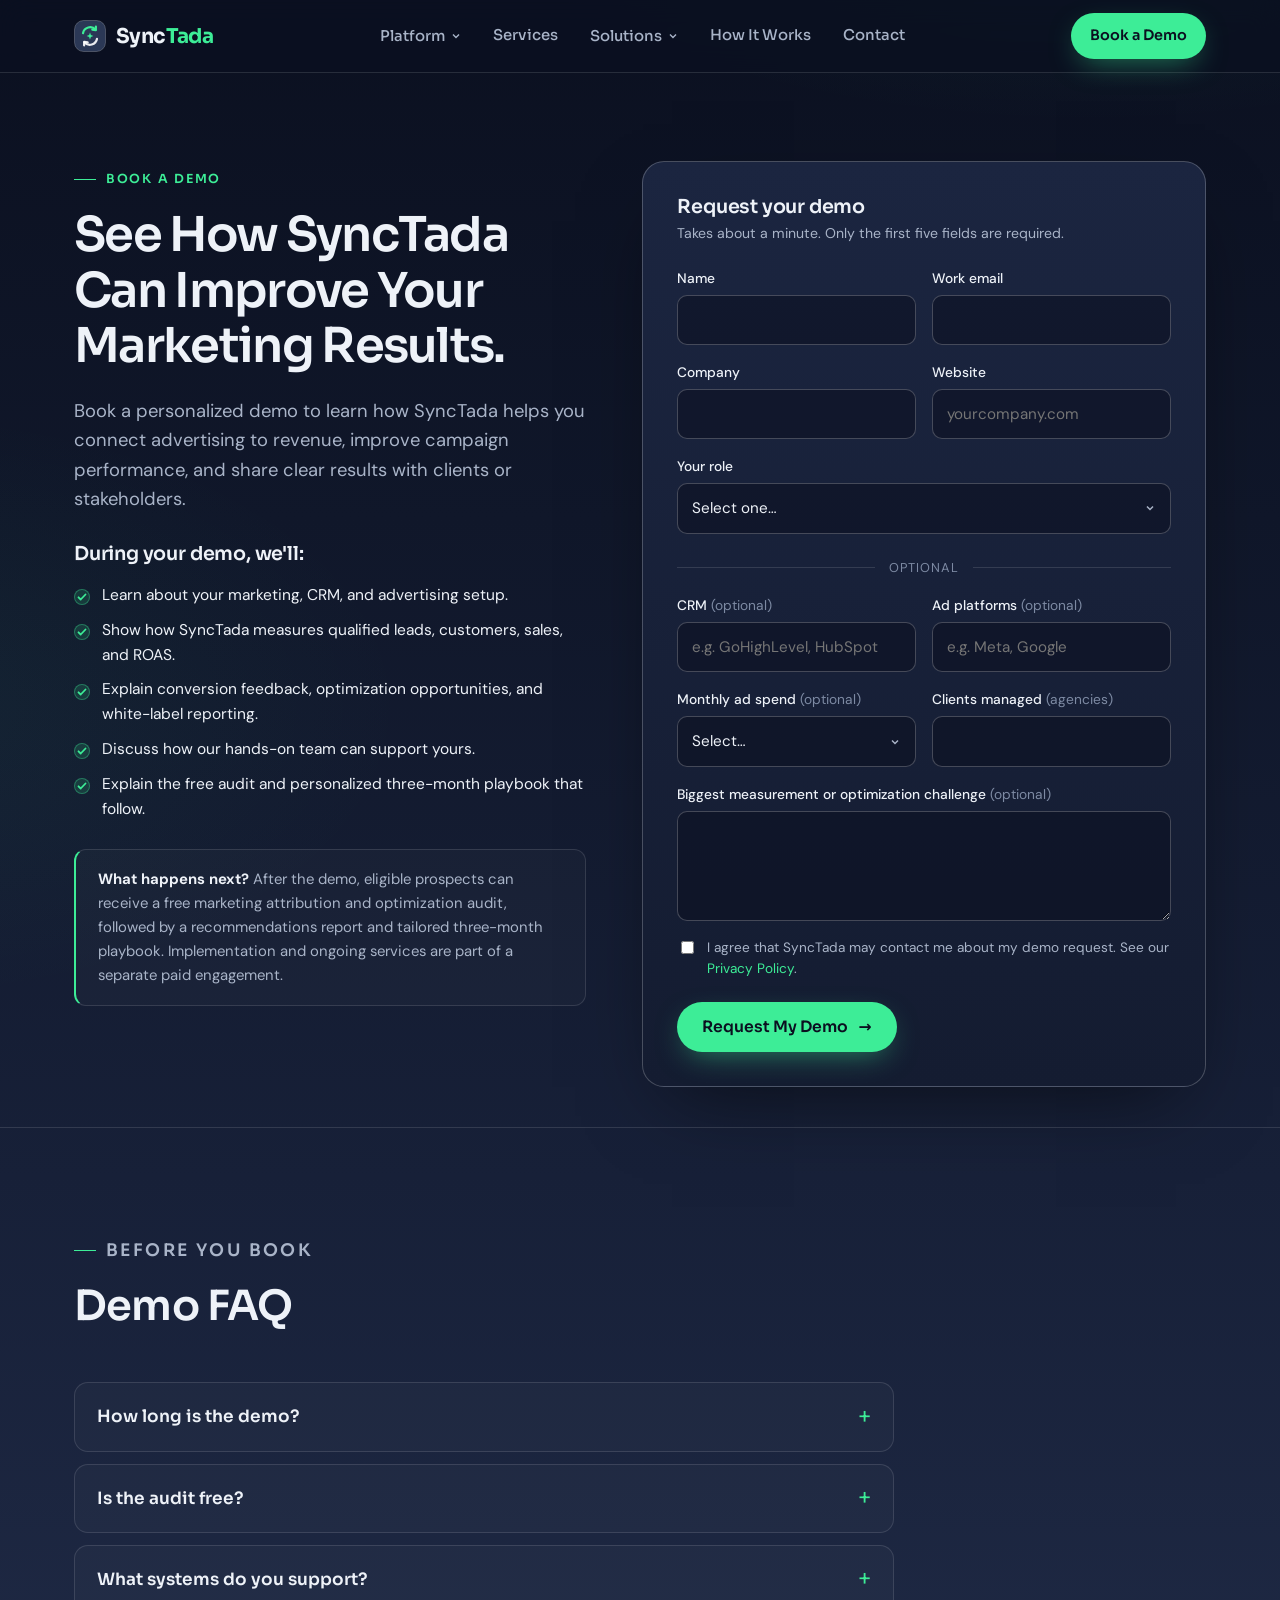
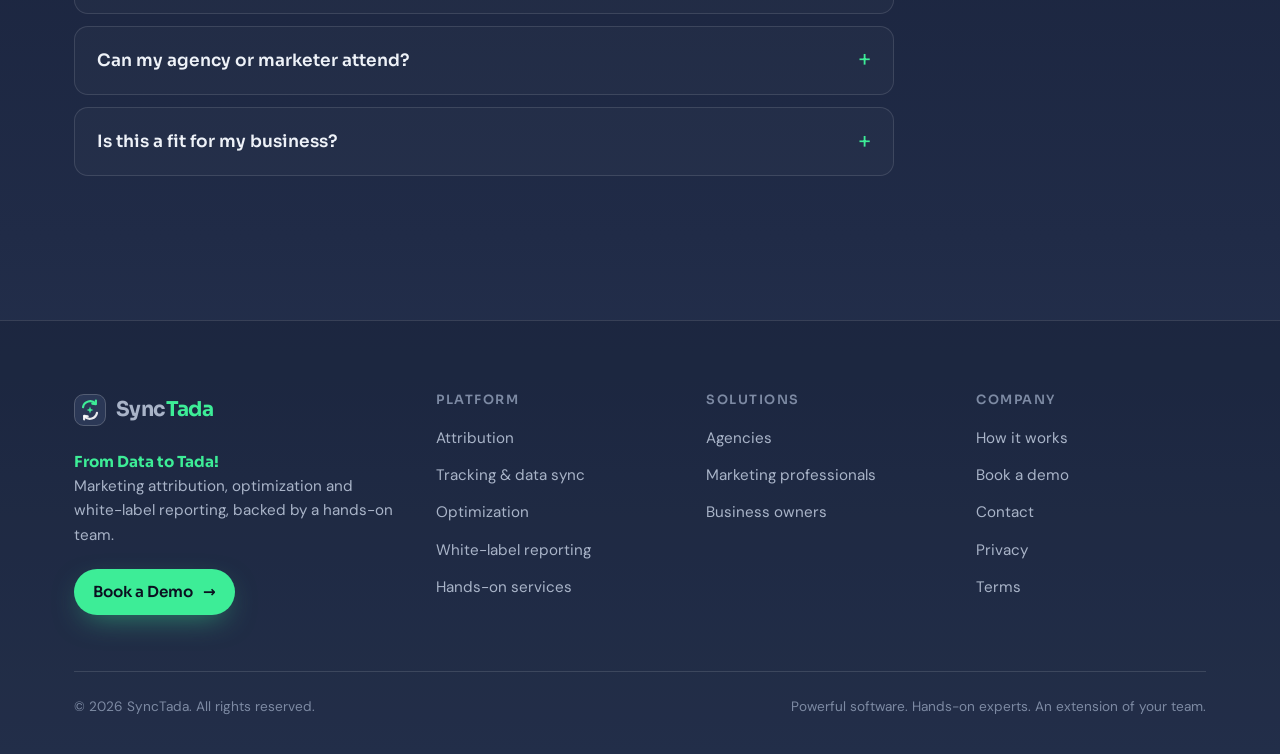
==== book-demo/index.html @ cff49d92 "Initial SyncTada marketing site Homepage, platform, services, three solutions pages, how it works, b" ====
<!DOCTYPE html>
<html lang="en" class="no-js">
<head>
  <meta charset="utf-8">
  <meta name="viewport" content="width=device-width, initial-scale=1">
  <title>Book a Demo | SyncTada</title>
  <meta name="description" content="Book a personalized SyncTada demo. Eligible prospects receive a free audit and three-month optimization playbook.">
  <link rel="canonical" href="https://synctada.com/book-demo/">
  <meta property="og:title" content="Book a Demo | SyncTada">
  <meta property="og:description" content="Book a personalized SyncTada demo. Eligible prospects receive a free audit and three-month optimization playbook.">
  <meta property="og:url" content="https://synctada.com/book-demo/">
  <meta property="og:type" content="website">
  <meta name="theme-color" content="#0B1020">
  <link rel="icon" href="/assets/img/favicon.svg" type="image/svg+xml">
  <link rel="preconnect" href="https://fonts.googleapis.com">
  <link rel="preconnect" href="https://fonts.gstatic.com" crossorigin>
  <link href="https://fonts.googleapis.com/css2?family=DM+Sans:opsz,wght@9..40,400;9..40,500;9..40,600&family=Sora:wght@500;600;700&display=swap" rel="stylesheet">
  <link rel="stylesheet" href="/assets/css/styles.css">
</head>
<body data-section="book-demo" data-page="book-demo">
  <header id="site-header" class="site-header"></header>

  <main id="main">

    <section class="page-hero" style="padding-bottom:40px">
      <div class="container" style="max-width:var(--max)">
        <div class="split" style="align-items:start;gap:56px">
          <div>
            <p class="eyebrow">Book a demo</p>
            <h1 style="font-size:clamp(2rem,4vw,3rem)">See How SyncTada Can Improve Your Marketing Results.</h1>
            <p class="lede">Book a personalized demo to learn how SyncTada helps you connect advertising to revenue, improve campaign performance, and share clear results with clients or stakeholders.</p>
            <h3 style="margin-top:28px">During your demo, we'll:</h3>
            <ul class="ticks light"><li>Learn about your marketing, CRM, and advertising setup.</li><li>Show how SyncTada measures qualified leads, customers, sales, and ROAS.</li><li>Explain conversion feedback, optimization opportunities, and white-label reporting.</li><li>Discuss how our hands-on team can support yours.</li><li>Explain the free audit and personalized three-month playbook that follow.</li></ul>
            <div class="note" style="margin-top:28px"><strong>What happens next?</strong> After the demo, eligible prospects can receive a free marketing attribution and optimization audit, followed by a recommendations report and tailored three-month playbook. Implementation and ongoing services are part of a separate paid engagement.</div>
          </div>

          <div>
            <div data-scheduler></div>
            <form class="form-card" data-st-form="demo" data-success="Thanks! We'll reach out shortly to confirm your demo time." novalidate>
              <h3 style="margin-bottom:4px">Request your demo</h3>
              <p class="muted small" style="margin-bottom:22px">Takes about a minute. Only the first five fields are required.</p>
              <div class="form-grid">
                <div class="field"><label for="d-name">Name</label><input id="d-name" name="name" autocomplete="name" required></div>
                <div class="field"><label for="d-email">Work email</label><input id="d-email" name="email" type="email" autocomplete="email" required></div>
                <div class="field"><label for="d-company">Company</label><input id="d-company" name="company" autocomplete="organization" required></div>
                <div class="field"><label for="d-website">Website</label><input id="d-website" name="website" type="text" inputmode="url" placeholder="yourcompany.com" required></div>
                <div class="field full"><label for="d-role">Your role</label>
                  <select id="d-role" name="role" required>
                    <option value="">Select one…</option><option>Agency</option><option>In-house marketer</option><option>Independent marketer</option><option>Business owner</option><option>Other</option>
                  </select></div>
                <p class="form-divider">Optional</p>
                <div class="field"><label for="d-crm">CRM <span class="opt">(optional)</span></label><input id="d-crm" name="crm" placeholder="e.g. GoHighLevel, HubSpot"></div>
                <div class="field"><label for="d-platforms">Ad platforms <span class="opt">(optional)</span></label><input id="d-platforms" name="ad_platforms" placeholder="e.g. Meta, Google"></div>
                <div class="field"><label for="d-spend">Monthly ad spend <span class="opt">(optional)</span></label>
                  <select id="d-spend" name="monthly_ad_spend"><option value="">Select…</option><option>Under $5k</option><option>$5k–$25k</option><option>$25k–$100k</option><option>$100k+</option><option>Prefer not to say</option></select></div>
                <div class="field"><label for="d-clients">Clients managed <span class="opt">(agencies)</span></label><input id="d-clients" name="clients_managed" inputmode="numeric"></div>
                <div class="field full"><label for="d-challenge">Biggest measurement or optimization challenge <span class="opt">(optional)</span></label><textarea id="d-challenge" name="challenge"></textarea></div>
                <label class="consent"><input type="checkbox" name="consent" value="yes" required> <span>I agree that SyncTada may contact me about my demo request. See our <a href="/privacy/">Privacy Policy</a>.</span></label>
                <div class="form-actions"><button class="btn btn-primary" type="submit">Request My Demo <span class="arrow" aria-hidden="true">&rarr;</span></button><span class="form-status" role="status" aria-live="polite"></span></div>
              </div>
            </form>
          </div>
        </div>
      </div>
    </section>

    <section class="section section--line">
      <div class="container">
        <div class="section-head"><p class="eyebrow">Before you book</p><h2>Demo FAQ</h2></div>
        <div class="faq"><details><summary>How long is the demo?</summary><div class="answer"><p>We'll confirm the time when we schedule. Demos are tailored to your setup, so we keep them focused on what's relevant to you.</p></div></details><details><summary>Is the audit free?</summary><div class="answer"><p>Yes. After the demo, eligible prospects receive a free attribution and optimization audit, plus a recommendations report and three-month playbook. Implementation is a separate paid engagement.</p></div></details><details><summary>What systems do you support?</summary><div class="answer"><p>We're focused on GoHighLevel and HubSpot CRMs and Meta and Google ad platforms. Tell us your stack in the form and we'll confirm what's available for you.</p></div></details><details><summary>Can my agency or marketer attend?</summary><div class="answer"><p>Absolutely. Business owners often bring their agency or marketer, and agencies sometimes bring a client. We work best as a partner to your existing team.</p></div></details><details><summary>Is this a fit for my business?</summary><div class="answer"><p>SyncTada fits best when ads generate leads, calls, or appointments, and a sales process turns some into customers. Not sure? Book the demo and we'll tell you honestly.</p></div></details></div>
      </div>
    </section>

  </main>

  <footer id="site-footer" class="site-footer"></footer>
  <script src="/assets/js/main.js"></script>
</body>
</html>
---- assets/css/styles.css ----
/* ==========================================================================
   SyncTada — From Data to Tada!
   Design system: dark navy -> lighter gradient, mint accent, thin white lines
   ========================================================================== */

:root {
  --mint: #3DED97;
  --mint-soft: rgba(61, 237, 151, 0.14);
  --mint-line: rgba(61, 237, 151, 0.35);
  --navy: #2B3856;
  --navy-2: #222D47;
  --navy-deep: #151C2E;
  --ink: #0B1020;
  --text: #EEF2F8;
  --muted: #A9B4C8;
  --faint: #7D8AA3;
  --line: rgba(255, 255, 255, 0.12);
  --line-strong: rgba(255, 255, 255, 0.22);
  --glass: rgba(255, 255, 255, 0.035);
  --glass-2: rgba(255, 255, 255, 0.06);
  --radius: 14px;
  --radius-lg: 22px;
  --max: 1180px;
  --font-head: "Sora", system-ui, sans-serif;
  --font-body: "DM Sans", system-ui, sans-serif;
  --shadow: 0 30px 80px -30px rgba(0, 0, 0, 0.6);
}

*,
*::before,
*::after { box-sizing: border-box; }

html { scroll-behavior: smooth; -webkit-text-size-adjust: 100%; }

body {
  margin: 0;
  font-family: var(--font-body);
  font-size: 17px;
  line-height: 1.6;
  color: var(--text);
  background-color: var(--ink);
  /* Dark at the top, easing to lighter navy as you scroll */
  background-image:
    radial-gradient(1200px 600px at 85% -10%, rgba(61, 237, 151, 0.10), transparent 60%),
    radial-gradient(900px 500px at -10% 30%, rgba(61, 237, 151, 0.05), transparent 60%),
    linear-gradient(180deg, #0B1020 0%, #10172A 22%, #172038 50%, #202B47 78%, #2B3856 100%);
  background-repeat: no-repeat;
  min-height: 100vh;
  -webkit-font-smoothing: antialiased;
}

img, svg { max-width: 100%; display: block; }

a { color: var(--mint); text-decoration: none; }
a:hover { text-decoration: underline; text-underline-offset: 3px; }

h1, h2, h3, h4 {
  font-family: var(--font-head);
  line-height: 1.15;
  letter-spacing: -0.02em;
  margin: 0 0 0.5em;
  font-weight: 600;
}
h1 { font-size: clamp(2.3rem, 5.2vw, 4rem); letter-spacing: -0.035em; }
h2 { font-size: clamp(1.8rem, 3.4vw, 2.6rem); }
h3 { font-size: 1.2rem; letter-spacing: -0.01em; }
p { margin: 0 0 1em; }

.mint { color: var(--mint); }
.muted { color: var(--muted); }
.small { font-size: 0.88rem; }
.center { text-align: center; }

:focus-visible { outline: 2px solid var(--mint); outline-offset: 3px; border-radius: 6px; }

.skip-link {
  position: absolute; left: -999px; top: 8px; z-index: 200;
  background: var(--mint); color: var(--ink); padding: 8px 14px; border-radius: 8px; font-weight: 600;
}
.skip-link:focus { left: 8px; }

/* ---------- Layout ---------- */
.container { width: 100%; max-width: var(--max); margin: 0 auto; padding: 0 24px; }
.section { padding: 104px 0; position: relative; }
.section--tight { padding: 72px 0; }
.section--line { border-top: 1px solid var(--line); }
.section-head { max-width: 720px; margin-bottom: 52px; }
.section-head.center { margin-left: auto; margin-right: auto; }
.section-head p { color: var(--muted); font-size: 1.08rem; }

.eyebrow {
  display: inline-flex; align-items: center; gap: 10px;
  font-family: var(--font-head);
  font-size: 0.78rem; font-weight: 600; letter-spacing: 0.14em; text-transform: uppercase;
  color: var(--mint); margin-bottom: 18px;
}
.eyebrow::before { content: ""; width: 22px; height: 1px; background: var(--mint); }
.center .eyebrow::before, .eyebrow.no-line::before { display: none; }

.grid { display: grid; gap: 22px; }
.grid-2 { grid-template-columns: repeat(2, 1fr); }
.grid-3 { grid-template-columns: repeat(3, 1fr); }
.grid-4 { grid-template-columns: repeat(4, 1fr); }
.split { display: grid; grid-template-columns: 1fr 1.1fr; gap: 64px; align-items: center; }
.split--rev > :first-child { order: 2; }
.split > *, .hero-grid > *, .grid > *, .pillar > * { min-width: 0; }

/* ---------- Buttons ---------- */
.btn {
  display: inline-flex; align-items: center; justify-content: center; gap: 10px;
  font-family: var(--font-head); font-weight: 600; font-size: 0.98rem;
  padding: 14px 24px; border-radius: 999px; border: 1px solid transparent;
  cursor: pointer; transition: transform .15s ease, background .2s ease, border-color .2s ease, box-shadow .2s ease;
  text-decoration: none !important; white-space: nowrap;
}
.btn-primary { background: var(--mint); color: var(--ink); box-shadow: 0 10px 30px -10px rgba(61, 237, 151, 0.55); }
.btn-primary:hover { transform: translateY(-1px); box-shadow: 0 14px 36px -10px rgba(61, 237, 151, 0.7); }
.btn-ghost { color: var(--text); border-color: var(--line-strong); background: transparent; }
.btn-ghost:hover { border-color: rgba(255, 255, 255, 0.5); background: var(--glass); }
.btn-sm { padding: 10px 18px; font-size: 0.9rem; }
.btn .arrow { transition: transform .2s ease; }
.btn:hover .arrow { transform: translateX(3px); }
.btn-row { display: flex; flex-wrap: wrap; gap: 14px; align-items: center; }

.text-link { font-weight: 600; font-family: var(--font-head); font-size: 0.95rem; display: inline-flex; gap: 6px; align-items: center; }

/* ---------- Header ---------- */
.site-header {
  position: sticky; top: 0; z-index: 100;
  backdrop-filter: blur(14px); -webkit-backdrop-filter: blur(14px);
  background: rgba(11, 16, 32, 0.72);
  border-bottom: 1px solid var(--line);
}
.nav { display: flex; align-items: center; justify-content: space-between; height: 72px; gap: 24px; }
.brand { display: inline-flex; align-items: center; gap: 10px; color: var(--text); text-decoration: none !important; }
.brand-mark { width: 32px; height: 32px; flex: none; }
.brand-word { font-family: var(--font-head); font-weight: 700; font-size: 1.28rem; letter-spacing: -0.03em; }
.brand-word span { color: var(--mint); }

.nav-links { display: flex; align-items: center; gap: 4px; list-style: none; margin: 0; padding: 0; }
.nav-links > li { position: relative; }
.nav-links > li > a, .nav-links > li > button {
  display: inline-flex; align-items: center; gap: 6px;
  color: var(--muted); font-family: var(--font-head); font-size: 0.93rem; font-weight: 500;
  padding: 10px 14px; border-radius: 10px; background: none; border: 0; cursor: pointer;
}
.nav-links > li > a:hover, .nav-links > li > button:hover,
.nav-links > li > a[aria-current="page"], .nav-links > li.is-active > button { color: var(--text); text-decoration: none; }
.nav-links > li > a[aria-current="page"], .nav-links > li.is-active > button { box-shadow: inset 0 -1px 0 var(--mint); border-radius: 0; }
.caret { width: 10px; height: 10px; transition: transform .2s; }

.dropdown {
  position: absolute; top: calc(100% + 8px); left: -8px; min-width: 280px;
  background: #121A2D; border: 1px solid var(--line-strong); border-radius: var(--radius);
  padding: 8px; box-shadow: var(--shadow);
  opacity: 0; visibility: hidden; transform: translateY(-4px); transition: all .18s ease;
}
.has-dropdown:hover .dropdown, .has-dropdown:focus-within .dropdown, .has-dropdown.open .dropdown { opacity: 1; visibility: visible; transform: none; }
.has-dropdown:hover .caret, .has-dropdown.open .caret { transform: rotate(180deg); }
.dropdown a { display: block; padding: 10px 12px; border-radius: 10px; color: var(--text); text-decoration: none; }
.dropdown a:hover { background: var(--glass-2); }
.dropdown a strong { display: block; font-family: var(--font-head); font-weight: 600; font-size: 0.93rem; }
.dropdown a span { display: block; color: var(--faint); font-size: 0.83rem; line-height: 1.4; }

.nav-cta { display: flex; align-items: center; gap: 10px; }
.menu-toggle { display: none; background: none; border: 1px solid var(--line-strong); color: var(--text); border-radius: 10px; width: 44px; height: 44px; cursor: pointer; }
.menu-toggle svg { margin: auto; }

/* ---------- Hero ---------- */
.hero { padding: 88px 0 96px; position: relative; overflow: hidden; }
.hero::before {
  /* faint grid */
  content: ""; position: absolute; inset: 0; pointer-events: none;
  background-image: linear-gradient(var(--line) 1px, transparent 1px), linear-gradient(90deg, var(--line) 1px, transparent 1px);
  background-size: 64px 64px; opacity: 0.35;
  mask-image: radial-gradient(ellipse at 50% 20%, #000 20%, transparent 70%);
  -webkit-mask-image: radial-gradient(ellipse at 50% 20%, #000 20%, transparent 70%);
}
.hero .container { position: relative; }
.hero-grid { display: grid; grid-template-columns: 1fr 1.05fr; gap: 56px; align-items: center; }
.hero h1 .line-mint { color: var(--mint); display: block; }
.hero-lede { font-size: 1.15rem; color: var(--muted); max-width: 560px; margin-bottom: 18px; }
.hero-diff { font-family: var(--font-head); font-weight: 600; font-size: 1rem; margin-bottom: 30px; color: var(--text); }
.hero-note { margin-top: 18px; font-size: 0.9rem; color: var(--faint); max-width: 520px; }
.hero-note strong { color: var(--muted); font-weight: 600; }

/* DATA -> TADA wordplay */
.datatada {
  display: inline-flex; gap: 3px; font-family: var(--font-head); font-weight: 700; letter-spacing: 0.02em;
  vertical-align: middle;
}
.datatada .tile {
  display: inline-grid; place-items: center; width: 1.55em; height: 1.55em; border-radius: 6px;
  border: 1px solid var(--line-strong); background: var(--glass); color: var(--text);
  transition: transform .6s cubic-bezier(.6,-0.2,.3,1.3), background .4s, color .4s, border-color .4s;
}
.datatada.is-tada .tile { background: var(--mint); color: var(--ink); border-color: var(--mint); }

.page-hero { padding: 88px 0 64px; position: relative; }
.page-hero .container { max-width: 900px; }
.page-hero p.lede { font-size: 1.15rem; color: var(--muted); max-width: 680px; }
.page-hero.center .container { text-align: center; }
.page-hero.center p.lede { margin-left: auto; margin-right: auto; }
.page-hero.center .btn-row { justify-content: center; }

/* ---------- Cards ---------- */
.card {
  background: linear-gradient(180deg, rgba(255,255,255,0.05), rgba(255,255,255,0.015));
  border: 1px solid var(--line); border-radius: var(--radius-lg); padding: 30px;
  position: relative; transition: border-color .2s, transform .2s;
}
.card:hover { border-color: var(--line-strong); }
.card h3 { margin-bottom: 10px; }
.card p { color: var(--muted); margin-bottom: 0; }
.card .icon {
  width: 46px; height: 46px; border-radius: 12px; display: grid; place-items: center;
  background: var(--mint-soft); border: 1px solid var(--mint-line); color: var(--mint); margin-bottom: 20px;
}
.card .icon svg { width: 22px; height: 22px; }
.card-link { display: block; color: inherit; text-decoration: none !important; }
.card-link:hover { transform: translateY(-2px); border-color: var(--mint-line); }
.card-link .text-link { margin-top: 18px; }

.benefit-card .kicker { font-family: var(--font-head); font-size: 1.6rem; font-weight: 700; letter-spacing: -0.03em; margin-bottom: 10px; }
.benefit-card .kicker span { color: var(--mint); }

.ticks { list-style: none; padding: 0; margin: 18px 0 0; display: grid; gap: 10px; }
.ticks li { position: relative; padding-left: 28px; color: var(--muted); font-size: 0.97rem; }
.ticks li::before {
  content: ""; position: absolute; left: 0; top: 0.42em; width: 16px; height: 16px; border-radius: 50%;
  background: var(--mint-soft) url("data:image/svg+xml,%3Csvg xmlns='http://www.w3.org/2000/svg' viewBox='0 0 16 16'%3E%3Cpath d='M4.5 8.3l2.2 2.2 4.8-5' fill='none' stroke='%233DED97' stroke-width='1.8' stroke-linecap='round' stroke-linejoin='round'/%3E%3C/svg%3E") center/16px no-repeat;
  border: 1px solid var(--mint-line);
}
.ticks.light li { color: var(--text); }

/* ---------- Mock dashboard ---------- */
.mock {
  background: linear-gradient(180deg, #19223A, #121A2D);
  border: 1px solid var(--line-strong); border-radius: 18px; box-shadow: var(--shadow);
  overflow: hidden; position: relative; font-size: 0.85rem;
}
.mock-bar { display: flex; align-items: center; gap: 8px; padding: 12px 16px; border-bottom: 1px solid var(--line); background: rgba(255,255,255,0.025); }
.mock-dot { width: 9px; height: 9px; border-radius: 50%; background: rgba(255,255,255,0.18); }
.mock-title { margin-left: 10px; color: var(--faint); font-size: 0.78rem; font-family: var(--font-head); }
.mock-tag {
  margin-left: auto; font-size: 0.68rem; letter-spacing: 0.08em; text-transform: uppercase; color: var(--faint);
  border: 1px solid var(--line); border-radius: 999px; padding: 3px 9px;
}
.mock-body { padding: 18px; display: grid; gap: 14px; }
.kpis { display: grid; grid-template-columns: repeat(3, 1fr); gap: 10px; }
.kpi { border: 1px solid var(--line); border-radius: 12px; padding: 12px 14px; background: rgba(255,255,255,0.02); }
.kpi .label { color: var(--faint); font-size: 0.72rem; text-transform: uppercase; letter-spacing: 0.06em; }
.kpi .value { font-family: var(--font-head); font-size: 1.35rem; font-weight: 600; margin-top: 2px; }
.kpi .delta { font-size: 0.75rem; color: var(--mint); }
.kpi.hl { border-color: var(--mint-line); background: rgba(61,237,151,0.06); }
.kpi.hl .value { color: var(--mint); }

.funnel { display: grid; gap: 7px; }
.funnel-row { display: grid; grid-template-columns: 130px 1fr 64px; align-items: center; gap: 12px; }
.funnel-row .f-label { color: var(--muted); font-size: 0.8rem; }
.funnel-row .f-track { height: 10px; border-radius: 99px; background: rgba(255,255,255,0.06); overflow: hidden; }
.funnel-row .f-fill { height: 100%; border-radius: 99px; background: linear-gradient(90deg, rgba(61,237,151,0.45), var(--mint)); transform-origin: left; }
.funnel-row .f-num { text-align: right; font-family: var(--font-head); font-size: 0.82rem; }

.mock-table { width: 100%; border-collapse: collapse; font-size: 0.8rem; }
.mock-table th { text-align: left; color: var(--faint); font-weight: 500; font-size: 0.7rem; text-transform: uppercase; letter-spacing: 0.06em; padding: 6px 8px; border-bottom: 1px solid var(--line); }
.mock-table td { padding: 8px; border-bottom: 1px solid rgba(255,255,255,0.05); }
.mock-table td:not(:first-child), .mock-table th:not(:first-child) { text-align: right; }
.mock-table tr:last-child td { border-bottom: 0; }
.pill { display: inline-block; font-size: 0.7rem; padding: 2px 8px; border-radius: 99px; border: 1px solid var(--line); color: var(--muted); }
.pill.good { color: var(--mint); border-color: var(--mint-line); }

.illustrative { font-size: 0.75rem; color: var(--faint); margin-top: 12px; text-align: center; }

.hero-visual { position: relative; }
.service-chip {
  position: absolute; right: -24px; top: -30px;
  display: flex; align-items: center; gap: 12px;
  background: #0F1628; border: 1px solid var(--line-strong); border-radius: 14px; padding: 12px 16px;
  box-shadow: var(--shadow); max-width: 290px; font-size: 0.85rem;
}
.service-chip .avatar {
  width: 36px; height: 36px; border-radius: 50%; flex: none; display: grid; place-items: center;
  background: linear-gradient(135deg, var(--mint), #1fb873); color: var(--ink); font-family: var(--font-head); font-weight: 700; font-size: 0.85rem;
}
.service-chip strong { display: block; font-family: var(--font-head); font-size: 0.85rem; }
.service-chip span { color: var(--faint); font-size: 0.78rem; line-height: 1.35; display: block; }

/* White-label mock */
.wl-stack { position: relative; padding: 0 0 40px 40px; }
.wl-stack .mock + .mock { position: absolute; width: 62%; right: -16px; bottom: 0; }
.wl-brand { display: flex; align-items: center; gap: 8px; font-family: var(--font-head); font-weight: 700; font-size: 0.9rem; }
.wl-logo { width: 22px; height: 22px; border-radius: 6px; background: linear-gradient(135deg, #F7B267, #F4845F); }
.report-lines { display: grid; gap: 8px; }
.report-lines i { display: block; height: 7px; border-radius: 4px; background: rgba(255,255,255,0.08); }
.report-lines i.short { width: 60%; }
.report-lines i.mid { width: 82%; }
.report-bars { display: flex; align-items: flex-end; gap: 6px; height: 64px; }
.report-bars b { flex: 1; border-radius: 4px 4px 0 0; background: rgba(61,237,151,0.5); }
.report-bars b:last-child { background: var(--mint); }

/* ---------- "Did you know" examples ---------- */
.dyk { display: grid; grid-template-columns: repeat(2, 1fr); gap: 22px; }
.dyk .card { padding: 28px 28px 26px; }
.dyk-q { font-family: var(--font-head); font-size: 1.15rem; font-weight: 600; margin-bottom: 10px; }
.dyk-tag { display: inline-block; margin-top: 16px; font-size: 0.75rem; color: var(--faint); border: 1px solid var(--line); border-radius: 99px; padding: 3px 10px; }
.dyk-viz { display: flex; align-items: center; gap: 8px; margin-bottom: 18px; flex-wrap: wrap; }
.node { font-size: 0.75rem; font-family: var(--font-head); padding: 5px 10px; border-radius: 8px; border: 1px solid var(--line-strong); color: var(--text); background: rgba(255,255,255,0.03); }
.node.on { border-color: var(--mint-line); color: var(--mint); background: var(--mint-soft); }
.node.off { opacity: 0.45; text-decoration: line-through; }
.link-arrow { color: var(--faint); font-size: 0.8rem; }

/* ---------- Team / services ---------- */
.team-panel {
  border: 1px solid var(--line-strong); border-radius: var(--radius-lg);
  background:
    radial-gradient(600px 300px at 100% 0%, rgba(61,237,151,0.12), transparent 60%),
    linear-gradient(180deg, rgba(255,255,255,0.05), rgba(255,255,255,0.01));
  padding: 56px;
}
.quote-line { font-family: var(--font-head); font-size: clamp(1.3rem, 2.4vw, 1.75rem); font-weight: 600; letter-spacing: -0.02em; line-height: 1.3; }
.quote-line span { color: var(--mint); }

.workflow { display: grid; gap: 12px; }
.wf-item { display: grid; grid-template-columns: 40px 1fr; gap: 14px; align-items: start; padding: 16px 18px; border: 1px solid var(--line); border-radius: 14px; background: rgba(11,16,32,0.35); }
.wf-item .num { width: 40px; height: 40px; border-radius: 10px; display: grid; place-items: center; border: 1px solid var(--mint-line); color: var(--mint); font-family: var(--font-head); font-weight: 600; font-size: 0.9rem; }
.wf-item strong { font-family: var(--font-head); display: block; font-size: 1rem; }
.wf-item span { color: var(--muted); font-size: 0.92rem; }

/* ---------- Process steps ---------- */
.steps { display: grid; grid-template-columns: repeat(4, 1fr); gap: 0; counter-reset: step; position: relative; }
.step { position: relative; padding: 0 22px 0 0; }
.step::before {
  counter-increment: step; content: counter(step, decimal-leading-zero);
  display: grid; place-items: center; width: 52px; height: 52px; border-radius: 50%;
  border: 1px solid var(--mint-line); background: #10182B; color: var(--mint);
  font-family: var(--font-head); font-weight: 600; margin-bottom: 22px; position: relative; z-index: 1;
}
.step::after { content: ""; position: absolute; top: 26px; left: 52px; right: 0; height: 1px; background: linear-gradient(90deg, var(--mint-line), var(--line)); }
.step:last-child::after { display: none; }
.step h3 { font-size: 1.08rem; }
.step p { color: var(--muted); font-size: 0.95rem; margin: 0; }
.step .free { display: inline-block; margin-left: 6px; font-size: 0.68rem; letter-spacing: 0.08em; text-transform: uppercase; color: var(--ink); background: var(--mint); padding: 2px 7px; border-radius: 99px; vertical-align: middle; }

/* Timeline (how it works) */
.timeline { position: relative; display: grid; gap: 28px; }
.timeline::before { content: ""; position: absolute; left: 25px; top: 10px; bottom: 10px; width: 1px; background: linear-gradient(180deg, var(--mint), var(--line)); }
.tl-item { display: grid; grid-template-columns: 52px 1fr; gap: 26px; position: relative; }
.tl-dot { width: 52px; height: 52px; border-radius: 50%; background: #10182B; border: 1px solid var(--mint-line); display: grid; place-items: center; color: var(--mint); font-family: var(--font-head); font-weight: 600; z-index: 1; }
.tl-item .card { padding: 30px 32px; }
.tl-meta { font-size: 0.75rem; letter-spacing: 0.12em; text-transform: uppercase; color: var(--mint); font-family: var(--font-head); font-weight: 600; margin-bottom: 8px; }

.months { display: grid; grid-template-columns: repeat(3, 1fr); gap: 22px; }
.month { border: 1px solid var(--line); border-radius: var(--radius-lg); padding: 30px; background: linear-gradient(180deg, rgba(255,255,255,0.05), rgba(255,255,255,0.01)); display: flex; flex-direction: column; }
.month .m-num { font-family: var(--font-head); font-size: 0.78rem; letter-spacing: 0.14em; text-transform: uppercase; color: var(--faint); }
.month .m-title { font-family: var(--font-head); font-size: 1.45rem; font-weight: 700; letter-spacing: -0.02em; margin: 6px 0 4px; }
.month .m-obj { color: var(--muted); font-size: 0.95rem; margin-bottom: 4px; }
.month .ticks li { font-size: 0.92rem; }
.month .deliverable { margin-top: auto; padding-top: 18px; border-top: 1px solid var(--line); font-size: 0.88rem; color: var(--muted); }
.month .deliverable strong { color: var(--text); font-family: var(--font-head); font-weight: 600; display: block; font-size: 0.78rem; letter-spacing: 0.08em; text-transform: uppercase; margin-bottom: 4px; }
.month.m1 { border-top: 2px solid rgba(61,237,151,0.45); }
.month.m2 { border-top: 2px solid rgba(61,237,151,0.7); }
.month.m3 { border-top: 2px solid var(--mint); }
.month .ticks { margin-bottom: 20px; }

/* ---------- Diagram (conversion feedback) ---------- */
.flow { display: grid; grid-template-columns: 1fr auto 1fr auto 1fr; align-items: center; gap: 14px; }
.flow-box { border: 1px solid var(--line-strong); border-radius: 16px; padding: 22px; background: rgba(11,16,32,0.4); text-align: center; }
.flow-box.mint { border-color: var(--mint-line); background: rgba(61,237,151,0.06); }
.flow-box strong { display: block; font-family: var(--font-head); font-size: 1.02rem; margin-bottom: 6px; color: var(--text); }
.flow-box span { color: var(--muted); font-size: 0.86rem; display: block; line-height: 1.45; }
.flow-arrow { color: var(--mint); font-size: 1.4rem; text-align: center; line-height: 1; }
.flow-arrow small { display: block; font-size: 0.68rem; color: var(--faint); letter-spacing: 0.06em; text-transform: uppercase; margin-top: 6px; }
.flow-return { margin-top: 16px; text-align: center; font-size: 0.9rem; color: var(--muted); border: 1px dashed var(--mint-line); border-radius: 12px; padding: 12px 16px; }
.flow-return b { color: var(--mint); font-weight: 600; }

/* ---------- Pillars ---------- */
.pillar { display: grid; grid-template-columns: 1fr 1fr; gap: 56px; align-items: center; padding: 64px 0; border-top: 1px solid var(--line); }
.pillar:first-of-type { border-top: 0; }
.pillar-num { font-family: var(--font-head); font-size: 0.8rem; color: var(--mint); letter-spacing: 0.12em; text-transform: uppercase; margin-bottom: 10px; font-weight: 600; }
.pillar p.muted { font-size: 1.04rem; }

/* ---------- Responsibilities table ---------- */
.resp { width: 100%; border-collapse: separate; border-spacing: 0; border: 1px solid var(--line); border-radius: var(--radius-lg); overflow: hidden; font-size: 0.95rem; }
.resp th, .resp td { padding: 16px 20px; text-align: left; border-bottom: 1px solid var(--line); vertical-align: top; }
.resp thead th { font-family: var(--font-head); font-weight: 600; background: rgba(255,255,255,0.04); font-size: 0.85rem; letter-spacing: 0.04em; }
.resp tbody tr:last-child td { border-bottom: 0; }
.resp td:first-child { font-weight: 500; color: var(--text); }
.resp td { color: var(--muted); }
.resp .who { display: inline-block; font-size: 0.78rem; padding: 3px 10px; border-radius: 99px; border: 1px solid var(--line); white-space: nowrap; }
.resp .who.st { color: var(--mint); border-color: var(--mint-line); background: var(--mint-soft); }
.resp .who.sh { color: var(--text); border-color: var(--line-strong); }
.table-wrap { overflow-x: auto; }

/* ---------- Callout / note ---------- */
.note {
  border: 1px solid var(--line); border-left: 2px solid var(--mint); border-radius: 12px;
  padding: 18px 22px; background: rgba(255,255,255,0.025); color: var(--muted); font-size: 0.93rem;
}
.note strong { color: var(--text); }

/* ---------- FAQ ---------- */
.faq { display: grid; gap: 12px; max-width: 820px; }
.faq.center { margin: 0 auto; }
.faq details { border: 1px solid var(--line); border-radius: 14px; background: rgba(255,255,255,0.025); transition: border-color .2s; }
.faq details[open] { border-color: var(--line-strong); }
.faq summary { list-style: none; cursor: pointer; padding: 20px 56px 20px 22px; font-family: var(--font-head); font-weight: 600; position: relative; }
.faq summary::-webkit-details-marker { display: none; }
.faq summary::after { content: "+"; position: absolute; right: 22px; top: 50%; transform: translateY(-50%); color: var(--mint); font-size: 1.4rem; font-weight: 400; transition: transform .2s; }
.faq details[open] summary::after { transform: translateY(-50%) rotate(45deg); }
.faq .answer { padding: 0 22px 20px; color: var(--muted); }
.faq .answer p:last-child { margin-bottom: 0; }

/* ---------- CTA band ---------- */
.cta-band {
  position: relative; overflow: hidden; text-align: center;
  border: 1px solid var(--mint-line); border-radius: 28px; padding: 72px 32px;
  background:
    radial-gradient(700px 300px at 50% 0%, rgba(61,237,151,0.18), transparent 70%),
    linear-gradient(180deg, #2F3D5E, #253150);
}
.cta-band h2 { max-width: 760px; margin-left: auto; margin-right: auto; }
.cta-band p { color: var(--muted); max-width: 600px; margin: 0 auto 28px; font-size: 1.08rem; }
.cta-band .btn-row { justify-content: center; }
.cta-band .fine { margin-top: 18px; font-size: 0.86rem; color: var(--faint); margin-bottom: 0; }

/* ---------- Forms ---------- */
.form-card { border: 1px solid var(--line-strong); border-radius: var(--radius-lg); padding: 34px; background: linear-gradient(180deg, #1B2540, #141C31); box-shadow: var(--shadow); }
.form-grid { display: grid; grid-template-columns: 1fr 1fr; gap: 16px; }
.field { display: grid; gap: 6px; }
.field.full { grid-column: 1 / -1; }
.field label { font-size: 0.86rem; font-weight: 500; color: var(--text); }
.field label .opt { color: var(--faint); font-weight: 400; }
.field input, .field select, .field textarea {
  width: 100%; font: inherit; font-size: 0.95rem; color: var(--text);
  background: rgba(11,16,32,0.55); border: 1px solid var(--line-strong); border-radius: 10px; padding: 12px 14px;
  transition: border-color .2s, box-shadow .2s;
}
.field select { appearance: none; -webkit-appearance: none; background-image: url("data:image/svg+xml,%3Csvg xmlns='http://www.w3.org/2000/svg' viewBox='0 0 12 12'%3E%3Cpath d='M3 4.5l3 3 3-3' fill='none' stroke='%23A9B4C8' stroke-width='1.5'/%3E%3C/svg%3E"); background-repeat: no-repeat; background-position: right 14px center; background-size: 12px; padding-right: 36px; }
.field select option { background: #141C31; }
.field textarea { min-height: 110px; resize: vertical; }
.field input:focus, .field select:focus, .field textarea:focus { outline: none; border-color: var(--mint); box-shadow: 0 0 0 3px var(--mint-soft); }
.form-divider { grid-column: 1 / -1; display: flex; align-items: center; gap: 14px; color: var(--faint); font-size: 0.8rem; letter-spacing: 0.08em; text-transform: uppercase; margin: 8px 0 0; }
.form-divider::before, .form-divider::after { content: ""; flex: 1; height: 1px; background: var(--line); }
.consent { grid-column: 1 / -1; display: flex; gap: 10px; align-items: flex-start; font-size: 0.85rem; color: var(--muted); }
.consent input { margin-top: 4px; accent-color: var(--mint); }
.form-actions { grid-column: 1 / -1; display: flex; flex-wrap: wrap; align-items: center; gap: 14px; margin-top: 6px; }
.form-status { font-size: 0.9rem; color: var(--mint); }
.form-status.error { color: #FF8A8A; }

.scheduler {
  border: 1px dashed var(--mint-line); border-radius: var(--radius-lg); min-height: 280px;
  display: grid; place-items: center; text-align: center; padding: 32px; background: rgba(61,237,151,0.03); color: var(--muted);
}
.scheduler strong { color: var(--text); font-family: var(--font-head); display: block; margin-bottom: 6px; }

/* ---------- Prose (legal) ---------- */
.prose { max-width: 760px; }
.prose h2 { font-size: 1.4rem; margin-top: 2em; }
.prose p, .prose li { color: var(--muted); }
.prose ul { padding-left: 1.2em; }

/* ---------- Footer ---------- */
.site-footer { border-top: 1px solid var(--line); padding: 72px 0 36px; background: rgba(11,16,32,0.25); margin-top: 40px; }
.footer-grid { display: grid; grid-template-columns: 1.4fr repeat(3, 1fr); gap: 40px; }
.footer-grid h4 { font-size: 0.8rem; letter-spacing: 0.12em; text-transform: uppercase; color: var(--faint); font-weight: 600; margin-bottom: 16px; }
.footer-grid ul { list-style: none; padding: 0; margin: 0; display: grid; gap: 10px; }
.footer-grid a { color: var(--muted); font-size: 0.95rem; }
.footer-grid a:hover { color: var(--text); }
.footer-grid a.btn-primary, .footer-grid a.btn-primary:hover { color: var(--ink); }
.footer-tag { color: var(--muted); margin: 16px 0 22px; max-width: 320px; font-size: 0.95rem; }
.footer-tag strong { color: var(--mint); font-family: var(--font-head); }
.footer-bottom { margin-top: 56px; padding-top: 24px; border-top: 1px solid var(--line); display: flex; justify-content: space-between; flex-wrap: wrap; gap: 12px; color: var(--faint); font-size: 0.85rem; }
.footer-bottom a { color: var(--faint); }

/* Mobile sticky CTA */
.mobile-cta { display: none; }

/* ---------- Reveal on scroll ---------- */
.reveal { opacity: 0; transform: translateY(16px); transition: opacity .7s ease, transform .7s ease; }
.reveal.in { opacity: 1; transform: none; }
.no-js .reveal { opacity: 1; transform: none; }

@media (prefers-reduced-motion: reduce) {
  html { scroll-behavior: auto; }
  .reveal { opacity: 1; transform: none; transition: none; }
  .datatada .tile { transition: none; }
}

/* ---------- Responsive ---------- */
@media (max-width: 1080px) {
  .nav-links > li > a, .nav-links > li > button { padding: 10px 10px; }
  .hero-grid, .split, .pillar { grid-template-columns: 1fr; gap: 48px; }
  .split--rev > :first-child { order: 0; }
  .grid-4 { grid-template-columns: repeat(2, 1fr); }
  .steps { grid-template-columns: repeat(2, 1fr); row-gap: 40px; }
  .step:nth-child(2)::after { display: none; }
  .months { grid-template-columns: 1fr; }
  .service-chip { right: 12px; }
  .wl-stack { padding-left: 0; }
}

@media (max-width: 920px) {
  .menu-toggle { display: grid; }
  .nav-links, .nav-cta .btn-ghost { display: none; }
  .site-header.menu-open .nav-links {
    display: flex; flex-direction: column; align-items: stretch; gap: 0;
    position: absolute; top: 72px; left: 0; right: 0;
    background: #0E1527; border-bottom: 1px solid var(--line); padding: 10px 16px 20px;
    max-height: calc(100vh - 72px); overflow-y: auto;
  }
  .site-header.menu-open .nav-links > li > a, .site-header.menu-open .nav-links > li > button { width: 100%; justify-content: space-between; padding: 14px 8px; font-size: 1rem; border-bottom: 1px solid var(--line); border-radius: 0; box-shadow: none; }
  .dropdown { position: static; opacity: 1; visibility: visible; transform: none; display: none; box-shadow: none; border: 0; background: transparent; padding: 4px 0 8px 8px; min-width: 0; }
  .has-dropdown.open .dropdown { display: block; }
  .has-dropdown:hover .dropdown { display: none; }
  .has-dropdown.open:hover .dropdown { display: block; }
  .grid-3, .dyk, .footer-grid { grid-template-columns: 1fr 1fr; }
  .flow { grid-template-columns: 1fr; }
  .flow-arrow { transform: rotate(90deg); }
  .flow-arrow small { transform: rotate(-90deg); }
}

@media (max-width: 640px) {
  body { font-size: 16px; }
  .section { padding: 76px 0; }
  .container { padding: 0 20px; }
  .hero { padding: 56px 0 72px; }
  .grid-2, .grid-3, .grid-4, .dyk, .footer-grid, .form-grid { grid-template-columns: 1fr; }
  .steps { grid-template-columns: 1fr; }
  .step::after { display: none; }
  .kpi { padding: 10px; }
  .kpi .value { font-size: 1.05rem; }
  .kpi .label { font-size: 0.62rem; }
  .mock-body { padding: 14px; }
  .mock-table .hide-sm { display: none; }
  .funnel-row { grid-template-columns: 96px 1fr 48px; gap: 8px; }
  .team-panel { padding: 32px 22px; }
  .card { padding: 24px; }
  .cta-band { padding: 52px 22px; border-radius: 22px; }
  .form-card { padding: 24px 20px; }
  .service-chip { position: relative; right: auto; top: auto; margin-top: 14px; max-width: none; }
  .wl-stack { padding-bottom: 0; }
  .wl-stack .mock + .mock { position: relative; width: 100%; right: 0; margin-top: 14px; }
  .nav-cta .btn-primary { display: none; }
  .mobile-cta {
    display: block; position: fixed; left: 12px; right: 12px; bottom: 12px; z-index: 90;
    transform: translateY(120%); transition: transform .3s ease;
  }
  .mobile-cta.show { transform: none; }
  .mobile-cta .btn { width: 100%; box-shadow: 0 12px 30px -8px rgba(0,0,0,0.6); }
  .site-footer { padding-bottom: 96px; }
  .tl-item { grid-template-columns: 40px 1fr; gap: 16px; }
  .tl-dot { width: 40px; height: 40px; font-size: 0.85rem; }
  .timeline::before { left: 19px; }
  .resp th, .resp td { padding: 12px 14px; }
}
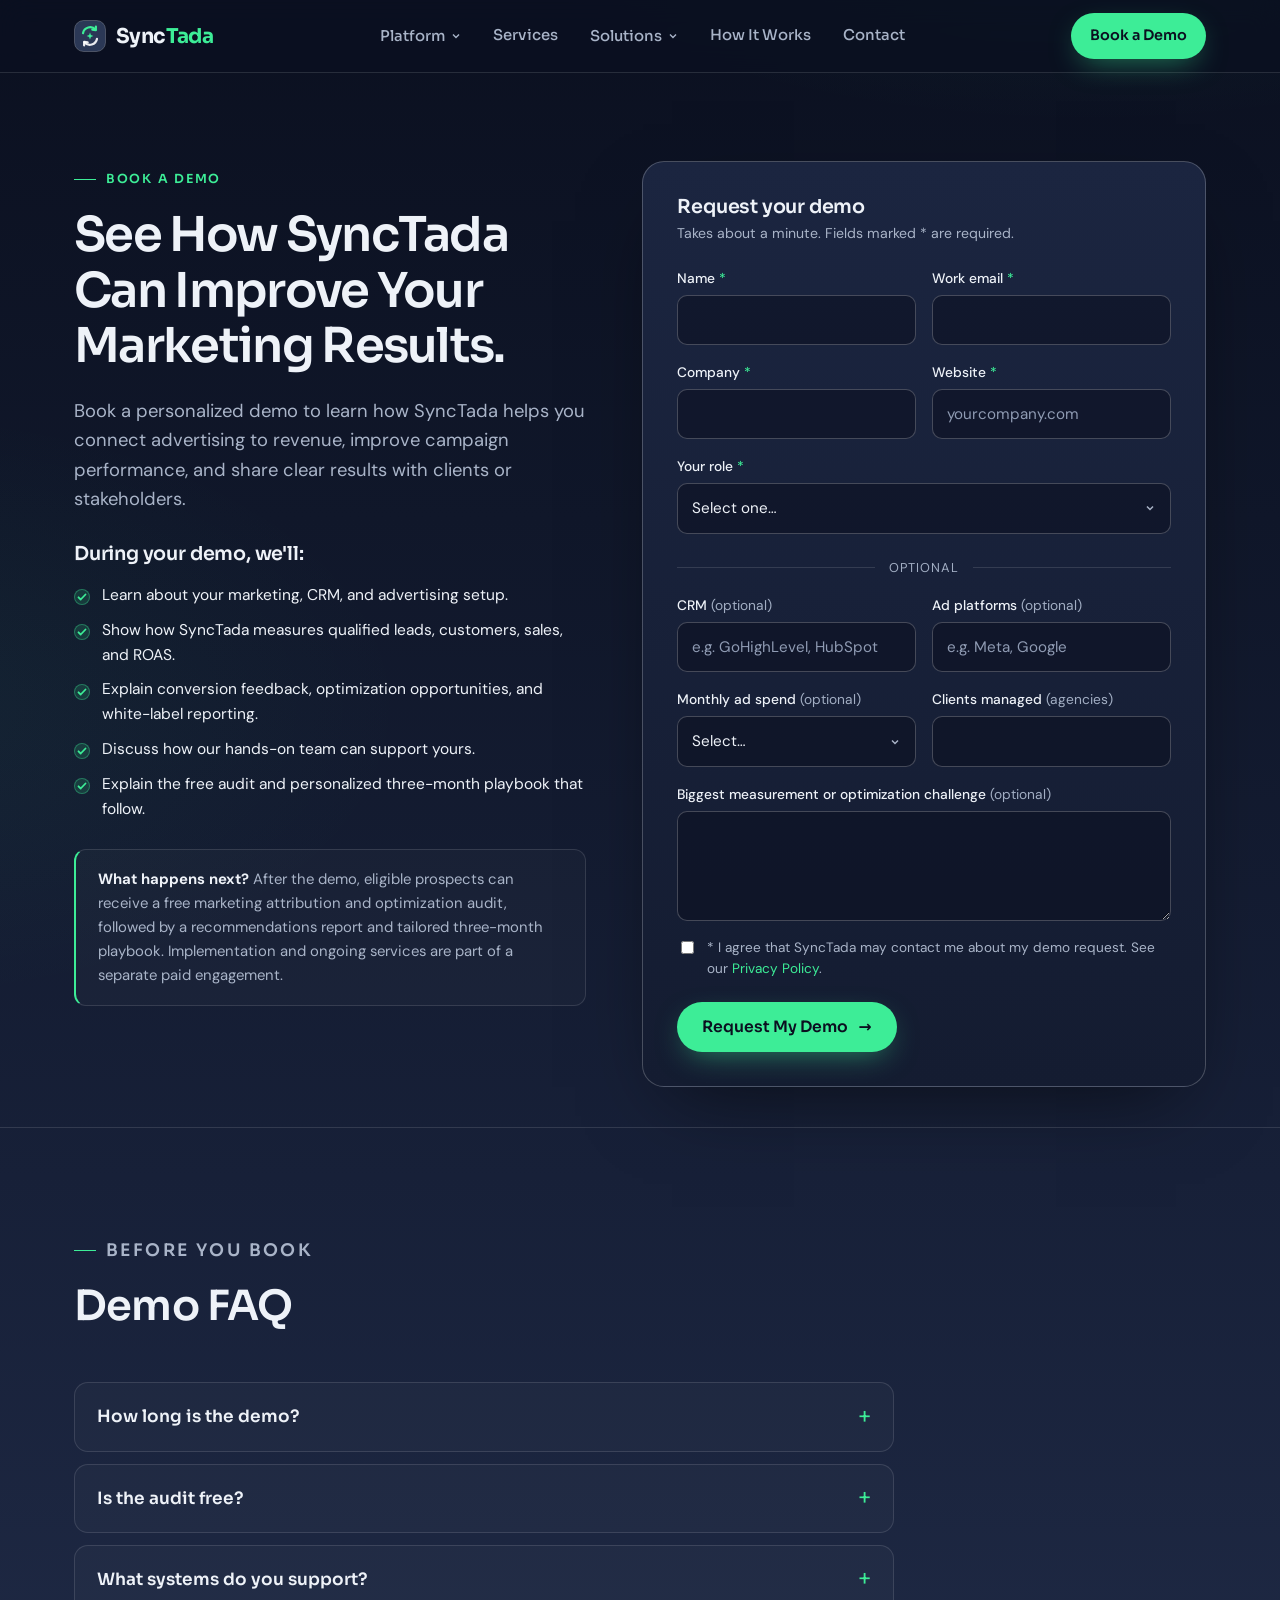
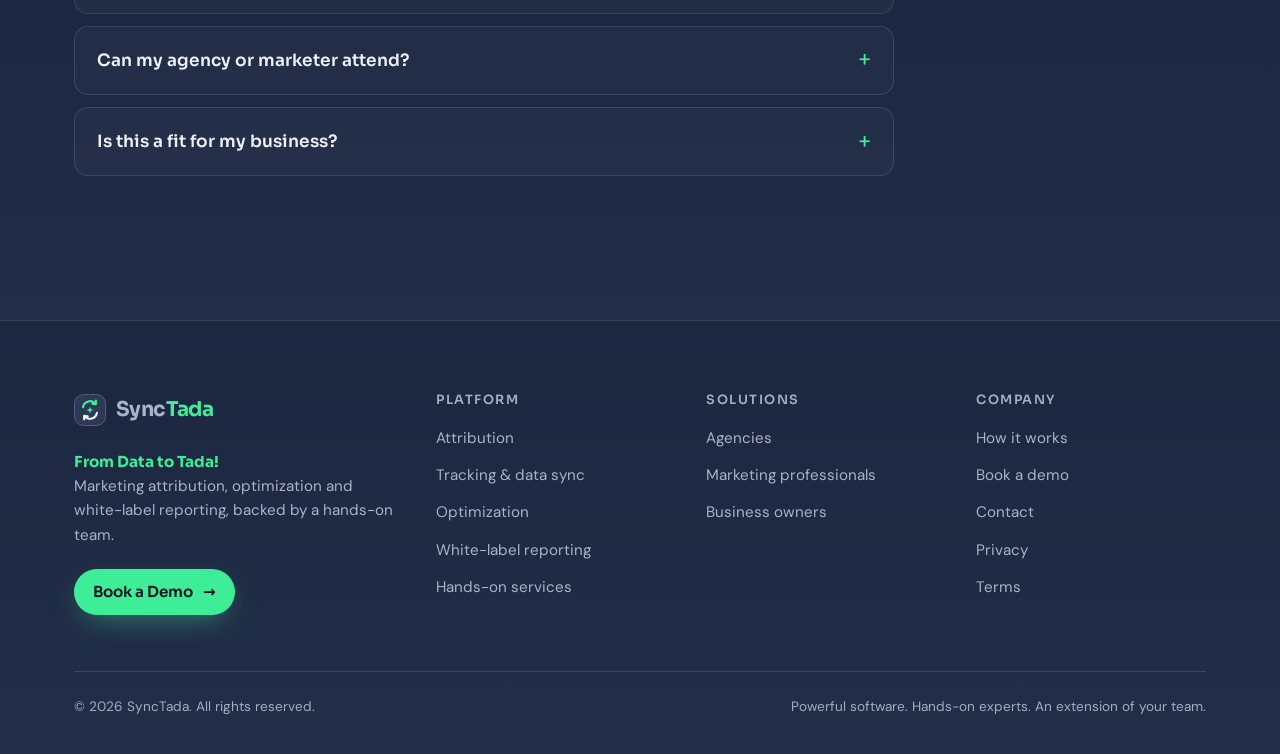
==== commit 24013744: "Accessibility (WCAG 2.2 AA) and on-page SEO pass, add JSON-LD schema - Static header/footer partials" ====
--- a/book-demo/index.html
+++ b/book-demo/index.html
@@ -3,24 +3,182 @@
 <head>
   <meta charset="utf-8">
   <meta name="viewport" content="width=device-width, initial-scale=1">
-  <title>Book a Demo | SyncTada</title>
-  <meta name="description" content="Book a personalized SyncTada demo. Eligible prospects receive a free audit and three-month optimization playbook.">
+  <title>Book a Demo & Free Marketing Audit | SyncTada</title>
+  <meta name="description" content="Book a personalized SyncTada demo. Eligible prospects then receive a free attribution and optimization audit and a three-month playbook.">
   <link rel="canonical" href="https://synctada.com/book-demo/">
-  <meta property="og:title" content="Book a Demo | SyncTada">
-  <meta property="og:description" content="Book a personalized SyncTada demo. Eligible prospects receive a free audit and three-month optimization playbook.">
+  <meta property="og:site_name" content="SyncTada">
+  <meta property="og:type" content="website">
+  <meta property="og:locale" content="en_US">
+  <meta property="og:title" content="Book a Demo & Free Marketing Audit | SyncTada">
+  <meta property="og:description" content="Book a personalized SyncTada demo. Eligible prospects then receive a free attribution and optimization audit and a three-month playbook.">
   <meta property="og:url" content="https://synctada.com/book-demo/">
-  <meta property="og:type" content="website">
+  <meta property="og:image" content="https://synctada.com/assets/img/og-image.jpg">
+  <meta property="og:image:width" content="1200">
+  <meta property="og:image:height" content="630">
+  <meta property="og:image:alt" content="SyncTada: From Data to Tada! Prove your marketing works. Make it work better.">
+  <meta name="twitter:card" content="summary_large_image">
+  <meta name="twitter:title" content="Book a Demo & Free Marketing Audit | SyncTada">
+  <meta name="twitter:description" content="Book a personalized SyncTada demo. Eligible prospects then receive a free attribution and optimization audit and a three-month playbook.">
+  <meta name="twitter:image" content="https://synctada.com/assets/img/og-image.jpg">
   <meta name="theme-color" content="#0B1020">
   <link rel="icon" href="/assets/img/favicon.svg" type="image/svg+xml">
+  <link rel="apple-touch-icon" href="/assets/img/apple-touch-icon.png">
   <link rel="preconnect" href="https://fonts.googleapis.com">
   <link rel="preconnect" href="https://fonts.gstatic.com" crossorigin>
   <link href="https://fonts.googleapis.com/css2?family=DM+Sans:opsz,wght@9..40,400;9..40,500;9..40,600&family=Sora:wght@500;600;700&display=swap" rel="stylesheet">
   <link rel="stylesheet" href="/assets/css/styles.css">
+  <script type="application/ld+json">
+{
+  "@context": "https://schema.org",
+  "@graph": [
+    {
+      "@type": "Organization",
+      "@id": "https://synctada.com/#organization",
+      "name": "SyncTada",
+      "url": "https://synctada.com/",
+      "logo": {
+        "@type": "ImageObject",
+        "url": "https://synctada.com/assets/img/logo-512.png",
+        "width": 512,
+        "height": 512
+      },
+      "slogan": "From Data to Tada!",
+      "description": "Marketing attribution and optimization platform backed by a hands-on team, with white-label dashboards and reports for agencies and marketers."
+    },
+    {
+      "@type": "WebSite",
+      "@id": "https://synctada.com/#website",
+      "url": "https://synctada.com/",
+      "name": "SyncTada",
+      "publisher": {
+        "@id": "https://synctada.com/#organization"
+      },
+      "inLanguage": "en-US"
+    },
+    {
+      "@type": "WebPage",
+      "@id": "https://synctada.com/book-demo/#webpage",
+      "url": "https://synctada.com/book-demo/",
+      "name": "Book a Demo & Free Marketing Audit | SyncTada",
+      "description": "Book a personalized SyncTada demo. Eligible prospects then receive a free attribution and optimization audit and a three-month playbook.",
+      "isPartOf": {
+        "@id": "https://synctada.com/#website"
+      },
+      "inLanguage": "en-US",
+      "breadcrumb": {
+        "@id": "https://synctada.com/book-demo/#breadcrumb"
+      }
+    },
+    {
+      "@type": "BreadcrumbList",
+      "@id": "https://synctada.com/book-demo/#breadcrumb",
+      "itemListElement": [
+        {
+          "@type": "ListItem",
+          "position": 1,
+          "name": "Home",
+          "item": "https://synctada.com/"
+        },
+        {
+          "@type": "ListItem",
+          "position": 2,
+          "name": "Book a Demo",
+          "item": "https://synctada.com/book-demo/"
+        }
+      ]
+    },
+    {
+      "@type": "FAQPage",
+      "@id": "https://synctada.com/book-demo/#faq",
+      "mainEntity": [
+        {
+          "@type": "Question",
+          "name": "How long is the demo?",
+          "acceptedAnswer": {
+            "@type": "Answer",
+            "text": "We'll confirm the time when we schedule. Demos are tailored to your setup, so we keep them focused on what's relevant to you."
+          }
+        },
+        {
+          "@type": "Question",
+          "name": "Is the audit free?",
+          "acceptedAnswer": {
+            "@type": "Answer",
+            "text": "Yes. After the demo, eligible prospects receive a free attribution and optimization audit, plus a recommendations report and three-month playbook. Implementation is a separate paid engagement."
+          }
+        },
+        {
+          "@type": "Question",
+          "name": "What systems do you support?",
+          "acceptedAnswer": {
+            "@type": "Answer",
+            "text": "We're focused on GoHighLevel and HubSpot CRMs and Meta and Google ad platforms. Tell us your stack in the form and we'll confirm what's available for you."
+          }
+        },
+        {
+          "@type": "Question",
+          "name": "Can my agency or marketer attend?",
+          "acceptedAnswer": {
+            "@type": "Answer",
+            "text": "Absolutely. Business owners often bring their agency or marketer, and agencies sometimes bring a client. We work best as a partner to your existing team."
+          }
+        },
+        {
+          "@type": "Question",
+          "name": "Is this a fit for my business?",
+          "acceptedAnswer": {
+            "@type": "Answer",
+            "text": "SyncTada fits best when ads generate leads, calls, or appointments, and a sales process turns some into customers. Not sure? Book the demo and we'll tell you honestly."
+          }
+        }
+      ]
+    }
+  ]
+}
+  </script>
 </head>
-<body data-section="book-demo" data-page="book-demo">
-  <header id="site-header" class="site-header"></header>
-
-  <main id="main">
+<body data-page="book-demo">
+<!-- header:start -->
+<a class="skip-link" href="#main">Skip to main content</a>
+<header class="site-header">
+  <div class="container nav">
+    <a class="brand" href="/" aria-label="SyncTada home"><svg class="brand-mark" viewBox="0 0 32 32" aria-hidden="true" focusable="false"><rect x="0.5" y="0.5" width="31" height="31" rx="9" fill="#2B3856" stroke="rgba(255,255,255,0.22)"/><path d="M9 13.2a7.2 7.2 0 0 1 12.6-3.4" fill="none" stroke="#3DED97" stroke-width="2.2" stroke-linecap="round"/><path d="M21.9 6.6l-.1 3.6-3.5-.5" fill="none" stroke="#3DED97" stroke-width="2.2" stroke-linecap="round" stroke-linejoin="round"/><path d="M23 18.8a7.2 7.2 0 0 1-12.6 3.4" fill="none" stroke="#fff" stroke-width="2.2" stroke-linecap="round" opacity=".9"/><path d="M10.1 25.4l.1-3.6 3.5.5" fill="none" stroke="#fff" stroke-width="2.2" stroke-linecap="round" stroke-linejoin="round" opacity=".9"/><path d="M16 12.6l.9 2.5 2.5.9-2.5.9-.9 2.5-.9-2.5-2.5-.9 2.5-.9z" fill="#3DED97"/></svg><span class="brand-word" aria-hidden="true">Sync<span>Tada</span></span></a>
+    <nav aria-label="Main">
+      <ul class="nav-links" id="nav-links">
+        <li class="has-dropdown">
+          <button type="button" aria-expanded="false" aria-controls="dd-platform">Platform <svg class="caret" viewBox="0 0 10 10" aria-hidden="true" focusable="false"><path d="M2 3.5l3 3 3-3" fill="none" stroke="currentColor" stroke-width="1.4"/></svg></button>
+          <div class="dropdown" id="dd-platform">
+            <a href="/platform/"><strong>Platform overview</strong><span>How the software fits together</span></a>
+            <a href="/platform/#attribution"><strong>Attribution &amp; measurement</strong><span>Connect campaigns to customers and revenue</span></a>
+            <a href="/platform/#tracking"><strong>Tracking &amp; data sync</strong><span>CRM, ad platforms, server-side events</span></a>
+            <a href="/platform/#optimization"><strong>Optimization &amp; insights</strong><span>Better signals, smarter recommendations</span></a>
+            <a href="/platform/#reporting"><strong>Dashboards &amp; reporting</strong><span>White-label, client-ready results</span></a>
+          </div>
+        </li>
+        <li><a href="/services/">Services</a></li>
+        <li class="has-dropdown">
+          <button type="button" aria-expanded="false" aria-controls="dd-solutions">Solutions <svg class="caret" viewBox="0 0 10 10" aria-hidden="true" focusable="false"><path d="M2 3.5l3 3 3-3" fill="none" stroke="currentColor" stroke-width="1.4"/></svg></button>
+          <div class="dropdown" id="dd-solutions">
+            <a href="/solutions/agencies/"><strong>Agencies</strong><span>Prove it. Improve it. Retain them.</span></a>
+            <a href="/solutions/marketers/"><strong>Marketing professionals</strong><span>In-house and independent marketers</span></a>
+            <a href="/solutions/business-owners/"><strong>Business owners</strong><span>See what your marketing produces</span></a>
+          </div>
+        </li>
+        <li><a href="/how-it-works/">How It Works</a></li>
+        <li><a href="/contact/">Contact</a></li>
+      </ul>
+    </nav>
+    <div class="nav-cta">
+      <a class="btn btn-primary btn-sm" href="/book-demo/">Book a Demo</a>
+      <button class="menu-toggle" type="button" aria-label="Menu" aria-expanded="false" aria-controls="nav-links">
+        <svg width="20" height="20" viewBox="0 0 20 20" aria-hidden="true" focusable="false"><path d="M3 6h14M3 10h14M3 14h14" stroke="currentColor" stroke-width="1.6" stroke-linecap="round"/></svg>
+      </button>
+    </div>
+  </div>
+</header>
+<!-- header:end -->
+
+  <main id="main" tabindex="-1">
 
     <section class="page-hero" style="padding-bottom:40px">
       <div class="container" style="max-width:var(--max)">
@@ -29,22 +187,22 @@
             <p class="eyebrow">Book a demo</p>
             <h1 style="font-size:clamp(2rem,4vw,3rem)">See How SyncTada Can Improve Your Marketing Results.</h1>
             <p class="lede">Book a personalized demo to learn how SyncTada helps you connect advertising to revenue, improve campaign performance, and share clear results with clients or stakeholders.</p>
-            <h3 style="margin-top:28px">During your demo, we'll:</h3>
+            <h2 class="h-sm" style="margin-top:28px">During your demo, we'll:</h2>
             <ul class="ticks light"><li>Learn about your marketing, CRM, and advertising setup.</li><li>Show how SyncTada measures qualified leads, customers, sales, and ROAS.</li><li>Explain conversion feedback, optimization opportunities, and white-label reporting.</li><li>Discuss how our hands-on team can support yours.</li><li>Explain the free audit and personalized three-month playbook that follow.</li></ul>
             <div class="note" style="margin-top:28px"><strong>What happens next?</strong> After the demo, eligible prospects can receive a free marketing attribution and optimization audit, followed by a recommendations report and tailored three-month playbook. Implementation and ongoing services are part of a separate paid engagement.</div>
           </div>
 
           <div>
             <div data-scheduler></div>
-            <form class="form-card" data-st-form="demo" data-success="Thanks! We'll reach out shortly to confirm your demo time." novalidate>
-              <h3 style="margin-bottom:4px">Request your demo</h3>
-              <p class="muted small" style="margin-bottom:22px">Takes about a minute. Only the first five fields are required.</p>
+            <form class="form-card" aria-labelledby="demo-form-title" data-st-form="demo" data-success="Thanks! We'll reach out shortly to confirm your demo time." novalidate>
+              <h2 class="h-sm" id="demo-form-title" style="margin-bottom:4px">Request your demo</h2>
+              <p class="muted small" style="margin-bottom:22px">Takes about a minute. Fields marked <span class="req" aria-hidden="true">*</span><span class="sr-only">with an asterisk</span> are required.</p>
               <div class="form-grid">
-                <div class="field"><label for="d-name">Name</label><input id="d-name" name="name" autocomplete="name" required></div>
-                <div class="field"><label for="d-email">Work email</label><input id="d-email" name="email" type="email" autocomplete="email" required></div>
-                <div class="field"><label for="d-company">Company</label><input id="d-company" name="company" autocomplete="organization" required></div>
-                <div class="field"><label for="d-website">Website</label><input id="d-website" name="website" type="text" inputmode="url" placeholder="yourcompany.com" required></div>
-                <div class="field full"><label for="d-role">Your role</label>
+                <div class="field"><label for="d-name">Name <span class="req" aria-hidden="true">*</span></label><input id="d-name" name="name" autocomplete="name" required></div>
+                <div class="field"><label for="d-email">Work email <span class="req" aria-hidden="true">*</span></label><input id="d-email" name="email" type="email" autocomplete="email" required></div>
+                <div class="field"><label for="d-company">Company <span class="req" aria-hidden="true">*</span></label><input id="d-company" name="company" autocomplete="organization" required></div>
+                <div class="field"><label for="d-website">Website <span class="req" aria-hidden="true">*</span></label><input id="d-website" name="website" type="text" inputmode="url" autocomplete="url" placeholder="yourcompany.com" required></div>
+                <div class="field full"><label for="d-role">Your role <span class="req" aria-hidden="true">*</span></label>
                   <select id="d-role" name="role" required>
                     <option value="">Select one…</option><option>Agency</option><option>In-house marketer</option><option>Independent marketer</option><option>Business owner</option><option>Other</option>
                   </select></div>
@@ -53,9 +211,9 @@
                 <div class="field"><label for="d-platforms">Ad platforms <span class="opt">(optional)</span></label><input id="d-platforms" name="ad_platforms" placeholder="e.g. Meta, Google"></div>
                 <div class="field"><label for="d-spend">Monthly ad spend <span class="opt">(optional)</span></label>
                   <select id="d-spend" name="monthly_ad_spend"><option value="">Select…</option><option>Under $5k</option><option>$5k–$25k</option><option>$25k–$100k</option><option>$100k+</option><option>Prefer not to say</option></select></div>
-                <div class="field"><label for="d-clients">Clients managed <span class="opt">(agencies)</span></label><input id="d-clients" name="clients_managed" inputmode="numeric"></div>
+                <div class="field"><label for="d-clients">Clients managed <span class="opt">(agencies)</span></label><input id="d-clients" name="clients_managed" inputmode="numeric" pattern="[0-9]*"></div>
                 <div class="field full"><label for="d-challenge">Biggest measurement or optimization challenge <span class="opt">(optional)</span></label><textarea id="d-challenge" name="challenge"></textarea></div>
-                <label class="consent"><input type="checkbox" name="consent" value="yes" required> <span>I agree that SyncTada may contact me about my demo request. See our <a href="/privacy/">Privacy Policy</a>.</span></label>
+                <label class="consent"><input type="checkbox" name="consent" value="yes" required> <span><span class="req" aria-hidden="true">*</span> I agree that SyncTada may contact me about my demo request. See our <a href="/privacy/">Privacy Policy</a>.</span></label>
                 <div class="form-actions"><button class="btn btn-primary" type="submit">Request My Demo <span class="arrow" aria-hidden="true">&rarr;</span></button><span class="form-status" role="status" aria-live="polite"></span></div>
               </div>
             </form>
@@ -73,7 +231,51 @@
 
   </main>
 
-  <footer id="site-footer" class="site-footer"></footer>
+<!-- footer:start -->
+<footer class="site-footer">
+  <div class="container">
+    <div class="footer-grid">
+      <div>
+        <a class="brand" href="/" aria-label="SyncTada home"><svg class="brand-mark" viewBox="0 0 32 32" aria-hidden="true" focusable="false"><rect x="0.5" y="0.5" width="31" height="31" rx="9" fill="#2B3856" stroke="rgba(255,255,255,0.22)"/><path d="M9 13.2a7.2 7.2 0 0 1 12.6-3.4" fill="none" stroke="#3DED97" stroke-width="2.2" stroke-linecap="round"/><path d="M21.9 6.6l-.1 3.6-3.5-.5" fill="none" stroke="#3DED97" stroke-width="2.2" stroke-linecap="round" stroke-linejoin="round"/><path d="M23 18.8a7.2 7.2 0 0 1-12.6 3.4" fill="none" stroke="#fff" stroke-width="2.2" stroke-linecap="round" opacity=".9"/><path d="M10.1 25.4l.1-3.6 3.5.5" fill="none" stroke="#fff" stroke-width="2.2" stroke-linecap="round" stroke-linejoin="round" opacity=".9"/><path d="M16 12.6l.9 2.5 2.5.9-2.5.9-.9 2.5-.9-2.5-2.5-.9 2.5-.9z" fill="#3DED97"/></svg><span class="brand-word" aria-hidden="true">Sync<span>Tada</span></span></a>
+        <p class="footer-tag"><strong>From Data to Tada!</strong><br>Marketing attribution, optimization and white-label reporting, backed by a hands-on team.</p>
+        <a class="btn btn-primary btn-sm" href="/book-demo/">Book a Demo <span class="arrow" aria-hidden="true">&rarr;</span></a>
+      </div>
+      <nav aria-labelledby="ft-platform">
+        <h2 class="footer-title" id="ft-platform">Platform</h2>
+        <ul>
+          <li><a href="/platform/#attribution">Attribution</a></li>
+          <li><a href="/platform/#tracking">Tracking &amp; data sync</a></li>
+          <li><a href="/platform/#optimization">Optimization</a></li>
+          <li><a href="/platform/#reporting">White-label reporting</a></li>
+          <li><a href="/services/">Hands-on services</a></li>
+        </ul>
+      </nav>
+      <nav aria-labelledby="ft-solutions">
+        <h2 class="footer-title" id="ft-solutions">Solutions</h2>
+        <ul>
+          <li><a href="/solutions/agencies/">Agencies</a></li>
+          <li><a href="/solutions/marketers/">Marketing professionals</a></li>
+          <li><a href="/solutions/business-owners/">Business owners</a></li>
+        </ul>
+      </nav>
+      <nav aria-labelledby="ft-company">
+        <h2 class="footer-title" id="ft-company">Company</h2>
+        <ul>
+          <li><a href="/how-it-works/">How it works</a></li>
+          <li><a href="/book-demo/" aria-current="page">Book a demo</a></li>
+          <li><a href="/contact/">Contact</a></li>
+          <li><a href="/privacy/">Privacy</a></li>
+          <li><a href="/terms/">Terms</a></li>
+        </ul>
+      </nav>
+    </div>
+    <div class="footer-bottom">
+      <p>&copy; <span data-year>2026</span> SyncTada. All rights reserved.</p>
+      <p>Powerful software. Hands-on experts. An extension of your team.</p>
+    </div>
+  </div>
+</footer>
+<!-- footer:end -->
   <script src="/assets/js/main.js"></script>
 </body>
 </html>
--- a/assets/css/styles.css
+++ b/assets/css/styles.css
@@ -13,7 +13,7 @@
   --ink: #0B1020;
   --text: #EEF2F8;
   --muted: #A9B4C8;
-  --faint: #7D8AA3;
+  --faint: #A2AEC3;
   --line: rgba(255, 255, 255, 0.12);
   --line-strong: rgba(255, 255, 255, 0.22);
   --glass: rgba(255, 255, 255, 0.035);
@@ -30,7 +30,7 @@
 *::before,
 *::after { box-sizing: border-box; }
 
-html { scroll-behavior: smooth; -webkit-text-size-adjust: 100%; }
+html { scroll-behavior: smooth; -webkit-text-size-adjust: 100%; scroll-padding-top: 88px; }
 
 body {
   margin: 0;
@@ -72,6 +72,17 @@
 .center { text-align: center; }
 
 :focus-visible { outline: 2px solid var(--mint); outline-offset: 3px; border-radius: 6px; }
+main:focus { outline: none; }
+
+.sr-only {
+  position: absolute !important; width: 1px; height: 1px; padding: 0; margin: -1px;
+  overflow: hidden; clip: rect(0 0 0 0); white-space: nowrap; border: 0;
+}
+
+/* Inline links inside running text need a non-color cue (WCAG 1.4.1) */
+main p a:not(.btn), main li a:not(.btn), .footer-tag a { text-decoration: underline; text-underline-offset: 3px; }
+
+.h-sm { font-size: 1.2rem; letter-spacing: -0.01em; }
 
 .skip-link {
   position: absolute; left: -999px; top: 8px; z-index: 200;
@@ -153,9 +164,10 @@
   position: absolute; top: calc(100% + 8px); left: -8px; min-width: 280px;
   background: #121A2D; border: 1px solid var(--line-strong); border-radius: var(--radius);
   padding: 8px; box-shadow: var(--shadow);
-  opacity: 0; visibility: hidden; transform: translateY(-4px); transition: all .18s ease;
-}
-.has-dropdown:hover .dropdown, .has-dropdown:focus-within .dropdown, .has-dropdown.open .dropdown { opacity: 1; visibility: visible; transform: none; }
+  opacity: 0; visibility: hidden; transform: translateY(-4px);
+  transition: opacity .18s ease, transform .18s ease, visibility 0s linear .18s;
+}
+.has-dropdown:hover .dropdown, .has-dropdown.open .dropdown { opacity: 1; visibility: visible; transform: none; transition-delay: 0s; }
 .has-dropdown:hover .caret, .has-dropdown.open .caret { transform: rotate(180deg); }
 .dropdown a { display: block; padding: 10px 12px; border-radius: 10px; color: var(--text); text-decoration: none; }
 .dropdown a:hover { background: var(--glass-2); }
@@ -328,7 +340,7 @@
 .wf-item span { color: var(--muted); font-size: 0.92rem; }
 
 /* ---------- Process steps ---------- */
-.steps { display: grid; grid-template-columns: repeat(4, 1fr); gap: 0; counter-reset: step; position: relative; }
+.steps { display: grid; grid-template-columns: repeat(4, 1fr); gap: 0; counter-reset: step; position: relative; list-style: none; padding: 0; margin: 0; }
 .step { position: relative; padding: 0 22px 0 0; }
 .step::before {
   counter-increment: step; content: counter(step, decimal-leading-zero);
@@ -343,7 +355,7 @@
 .step .free { display: inline-block; margin-left: 6px; font-size: 0.68rem; letter-spacing: 0.08em; text-transform: uppercase; color: var(--ink); background: var(--mint); padding: 2px 7px; border-radius: 99px; vertical-align: middle; }
 
 /* Timeline (how it works) */
-.timeline { position: relative; display: grid; gap: 28px; }
+.timeline { position: relative; display: grid; gap: 28px; list-style: none; padding: 0; margin: 0; }
 .timeline::before { content: ""; position: absolute; left: 25px; top: 10px; bottom: 10px; width: 1px; background: linear-gradient(180deg, var(--mint), var(--line)); }
 .tl-item { display: grid; grid-template-columns: 52px 1fr; gap: 26px; position: relative; }
 .tl-dot { width: 52px; height: 52px; border-radius: 50%; background: #10182B; border: 1px solid var(--mint-line); display: grid; place-items: center; color: var(--mint); font-family: var(--font-head); font-weight: 600; z-index: 1; }
@@ -440,6 +452,9 @@
 .field select option { background: #141C31; }
 .field textarea { min-height: 110px; resize: vertical; }
 .field input:focus, .field select:focus, .field textarea:focus { outline: none; border-color: var(--mint); box-shadow: 0 0 0 3px var(--mint-soft); }
+.field ::placeholder { color: #8F9BB3; opacity: 1; }
+.field [aria-invalid="true"] { border-color: #FF8A8A; }
+.field .req { color: var(--mint); }
 .form-divider { grid-column: 1 / -1; display: flex; align-items: center; gap: 14px; color: var(--faint); font-size: 0.8rem; letter-spacing: 0.08em; text-transform: uppercase; margin: 8px 0 0; }
 .form-divider::before, .form-divider::after { content: ""; flex: 1; height: 1px; background: var(--line); }
 .consent { grid-column: 1 / -1; display: flex; gap: 10px; align-items: flex-start; font-size: 0.85rem; color: var(--muted); }
@@ -463,7 +478,7 @@
 /* ---------- Footer ---------- */
 .site-footer { border-top: 1px solid var(--line); padding: 72px 0 36px; background: rgba(11,16,32,0.25); margin-top: 40px; }
 .footer-grid { display: grid; grid-template-columns: 1.4fr repeat(3, 1fr); gap: 40px; }
-.footer-grid h4 { font-size: 0.8rem; letter-spacing: 0.12em; text-transform: uppercase; color: var(--faint); font-weight: 600; margin-bottom: 16px; }
+.footer-grid .footer-title { font-size: 0.8rem; letter-spacing: 0.12em; text-transform: uppercase; color: var(--faint); font-weight: 600; margin-bottom: 16px; }
 .footer-grid ul { list-style: none; padding: 0; margin: 0; display: grid; gap: 10px; }
 .footer-grid a { color: var(--muted); font-size: 0.95rem; }
 .footer-grid a:hover { color: var(--text); }
@@ -472,6 +487,7 @@
 .footer-tag strong { color: var(--mint); font-family: var(--font-head); }
 .footer-bottom { margin-top: 56px; padding-top: 24px; border-top: 1px solid var(--line); display: flex; justify-content: space-between; flex-wrap: wrap; gap: 12px; color: var(--faint); font-size: 0.85rem; }
 .footer-bottom a { color: var(--faint); }
+.footer-bottom p { margin: 0; }
 
 /* Mobile sticky CTA */
 .mobile-cta { display: none; }
@@ -521,6 +537,7 @@
 }
 
 @media (max-width: 640px) {
+  html { scroll-padding-bottom: 88px; }
   body { font-size: 16px; }
   .section { padding: 76px 0; }
   .container { padding: 0 20px; }
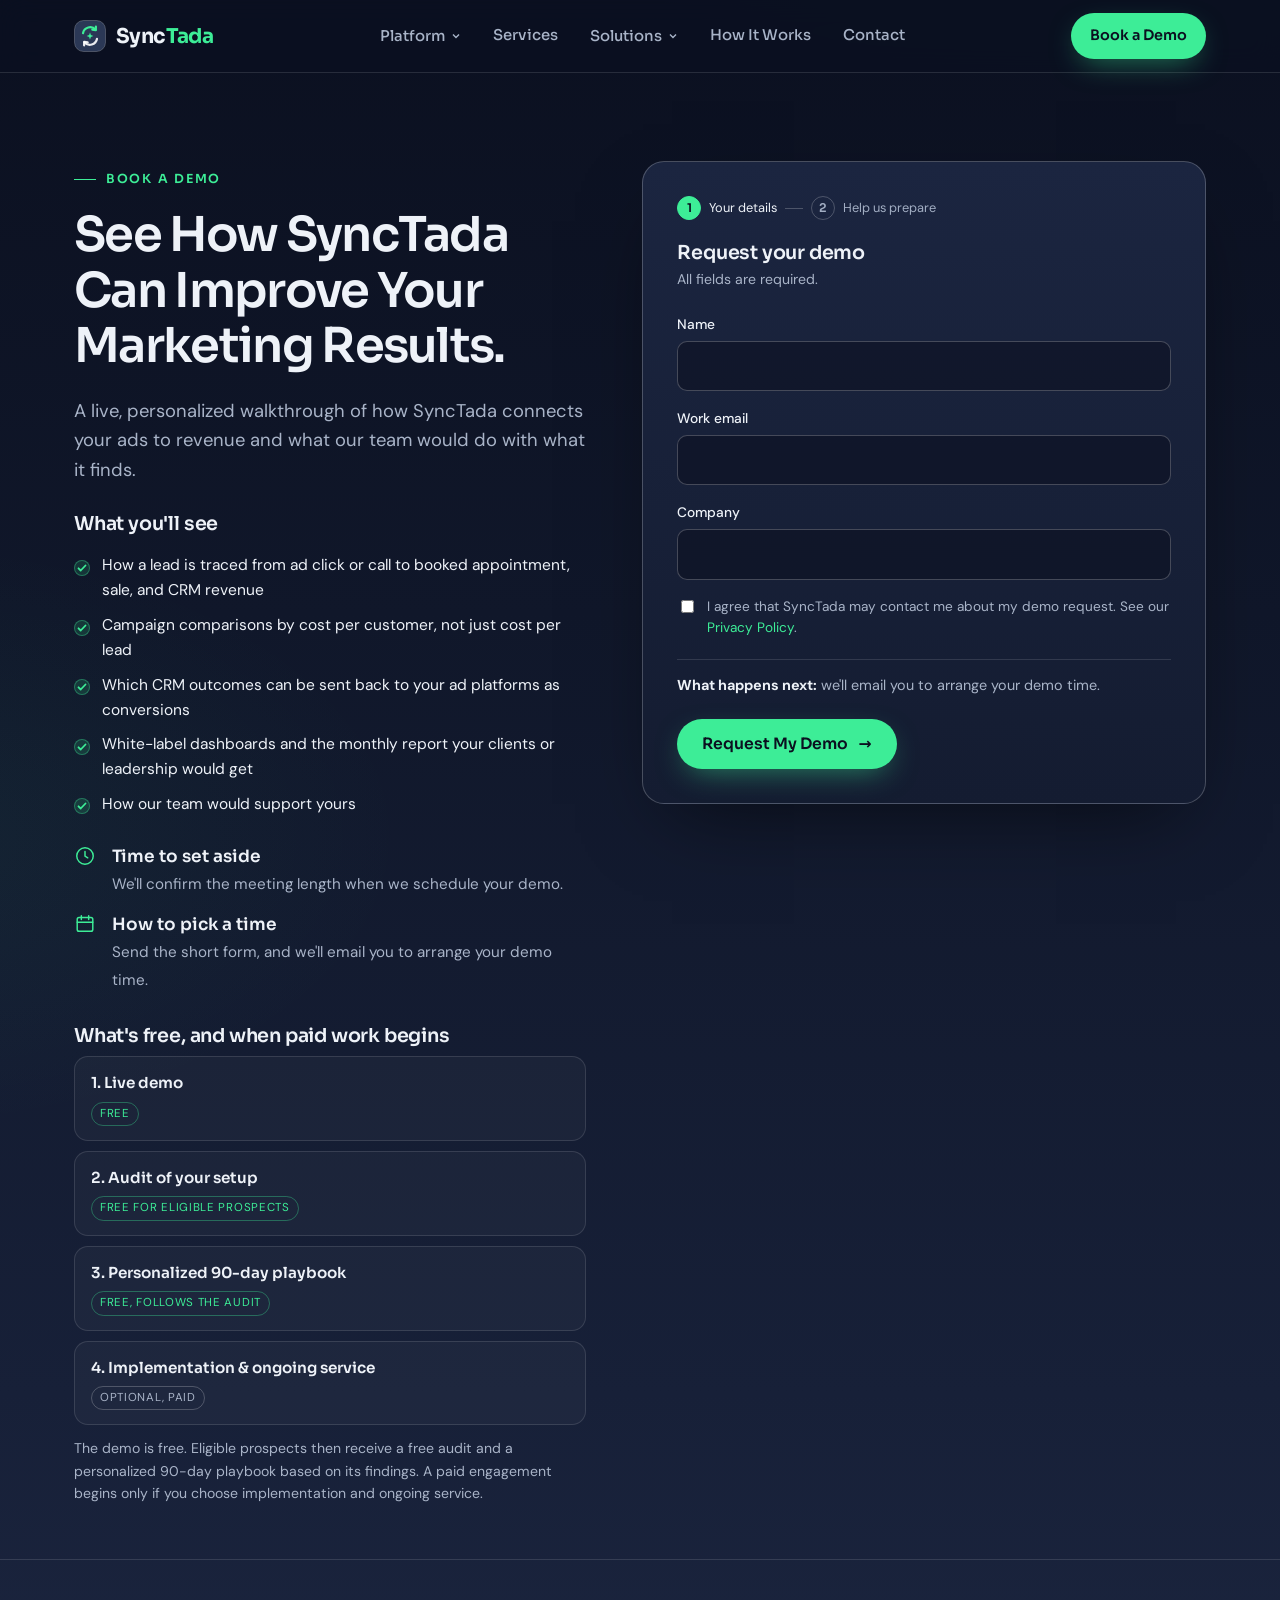
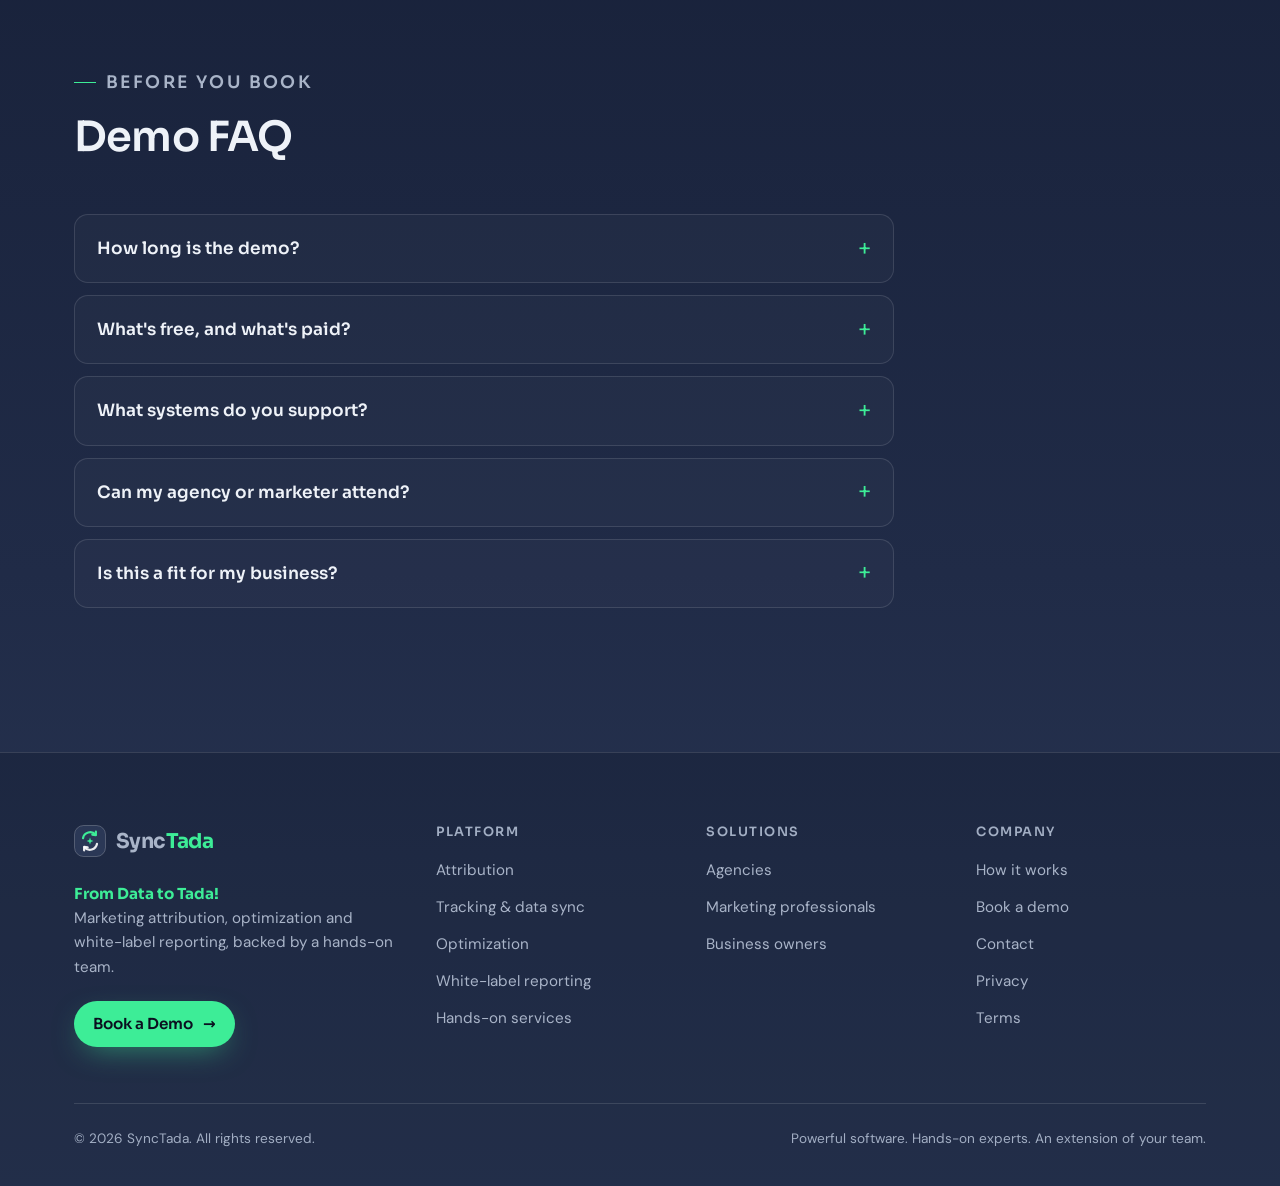
==== commit 62301233: "Site update: new hero, illustrative report, booking flow, page changes - Homepage: new hero copy and" ====
--- a/book-demo/index.html
+++ b/book-demo/index.html
@@ -4,13 +4,13 @@
   <meta charset="utf-8">
   <meta name="viewport" content="width=device-width, initial-scale=1">
   <title>Book a Demo & Free Marketing Audit | SyncTada</title>
-  <meta name="description" content="Book a personalized SyncTada demo. Eligible prospects then receive a free attribution and optimization audit and a three-month playbook.">
+  <meta name="description" content="Book a live SyncTada demo. Eligible teams then receive a free audit and a personalized 90-day optimization plan. Implementation is optional.">
   <link rel="canonical" href="https://synctada.com/book-demo/">
   <meta property="og:site_name" content="SyncTada">
   <meta property="og:type" content="website">
   <meta property="og:locale" content="en_US">
   <meta property="og:title" content="Book a Demo & Free Marketing Audit | SyncTada">
-  <meta property="og:description" content="Book a personalized SyncTada demo. Eligible prospects then receive a free attribution and optimization audit and a three-month playbook.">
+  <meta property="og:description" content="Book a live SyncTada demo. Eligible teams then receive a free audit and a personalized 90-day optimization plan. Implementation is optional.">
   <meta property="og:url" content="https://synctada.com/book-demo/">
   <meta property="og:image" content="https://synctada.com/assets/img/og-image.jpg">
   <meta property="og:image:width" content="1200">
@@ -18,7 +18,7 @@
   <meta property="og:image:alt" content="SyncTada: From Data to Tada! Prove your marketing works. Make it work better.">
   <meta name="twitter:card" content="summary_large_image">
   <meta name="twitter:title" content="Book a Demo & Free Marketing Audit | SyncTada">
-  <meta name="twitter:description" content="Book a personalized SyncTada demo. Eligible prospects then receive a free attribution and optimization audit and a three-month playbook.">
+  <meta name="twitter:description" content="Book a live SyncTada demo. Eligible teams then receive a free audit and a personalized 90-day optimization plan. Implementation is optional.">
   <meta name="twitter:image" content="https://synctada.com/assets/img/og-image.jpg">
   <meta name="theme-color" content="#0B1020">
   <link rel="icon" href="/assets/img/favicon.svg" type="image/svg+xml">
@@ -60,7 +60,7 @@
       "@id": "https://synctada.com/book-demo/#webpage",
       "url": "https://synctada.com/book-demo/",
       "name": "Book a Demo & Free Marketing Audit | SyncTada",
-      "description": "Book a personalized SyncTada demo. Eligible prospects then receive a free attribution and optimization audit and a three-month playbook.",
+      "description": "Book a live SyncTada demo. Eligible teams then receive a free audit and a personalized 90-day optimization plan. Implementation is optional.",
       "isPartOf": {
         "@id": "https://synctada.com/#website"
       },
@@ -101,10 +101,10 @@
         },
         {
           "@type": "Question",
-          "name": "Is the audit free?",
-          "acceptedAnswer": {
-            "@type": "Answer",
-            "text": "Yes. After the demo, eligible prospects receive a free attribution and optimization audit, plus a recommendations report and three-month playbook. Implementation is a separate paid engagement."
+          "name": "What's free, and what's paid?",
+          "acceptedAnswer": {
+            "@type": "Answer",
+            "text": "The demo is free. After it, eligible prospects receive a free attribution and optimization audit, then a recommendations report and personalized 90-day playbook based on the findings. Implementation and ongoing service are a separate, optional paid engagement."
           }
         },
         {
@@ -112,7 +112,7 @@
           "name": "What systems do you support?",
           "acceptedAnswer": {
             "@type": "Answer",
-            "text": "We're focused on GoHighLevel and HubSpot CRMs and Meta and Google ad platforms. Tell us your stack in the form and we'll confirm what's available for you."
+            "text": "We're focused on GoHighLevel and HubSpot CRMs and Meta and Google ad platforms. Tell us your stack after you request your demo and we'll confirm what's available for you."
           }
         },
         {
@@ -185,38 +185,93 @@
         <div class="split" style="align-items:start;gap:56px">
           <div>
             <p class="eyebrow">Book a demo</p>
+            <p class="audience-chip" data-audience-chip hidden></p>
             <h1 style="font-size:clamp(2rem,4vw,3rem)">See How SyncTada Can Improve Your Marketing Results.</h1>
-            <p class="lede">Book a personalized demo to learn how SyncTada helps you connect advertising to revenue, improve campaign performance, and share clear results with clients or stakeholders.</p>
-            <h2 class="h-sm" style="margin-top:28px">During your demo, we'll:</h2>
-            <ul class="ticks light"><li>Learn about your marketing, CRM, and advertising setup.</li><li>Show how SyncTada measures qualified leads, customers, sales, and ROAS.</li><li>Explain conversion feedback, optimization opportunities, and white-label reporting.</li><li>Discuss how our hands-on team can support yours.</li><li>Explain the free audit and personalized three-month playbook that follow.</li></ul>
-            <div class="note" style="margin-top:28px"><strong>What happens next?</strong> After the demo, eligible prospects can receive a free marketing attribution and optimization audit, followed by a recommendations report and tailored three-month playbook. Implementation and ongoing services are part of a separate paid engagement.</div>
+            <p class="lede">A live, personalized walkthrough of how SyncTada connects your ads to revenue and what our team would do with what it finds.</p>
+            <p class="muted" data-audience-line hidden></p>
+            <p class="mobile-only"><a class="btn btn-primary" href="#booking" data-cta="book-jump">Go to the booking form <span aria-hidden="true">&darr;</span></a></p>
+
+            <h2 class="h-sm" style="margin-top:28px">What you'll see</h2>
+            <ul class="ticks light"><li>How a lead is traced from ad click or call to booked appointment, sale, and CRM revenue</li><li>Campaign comparisons by cost per customer, not just cost per lead</li><li>Which CRM outcomes can be sent back to your ad platforms as conversions</li><li>White-label dashboards and the monthly report your clients or leadership would get</li><li>How our team would support yours</li></ul>
+
+            <div class="facts">
+              <div class="fact"><svg viewBox="0 0 24 24" fill="none" stroke="currentColor" stroke-width="1.6" stroke-linecap="round" aria-hidden="true" focusable="false"><circle cx="12" cy="12" r="9"/><path d="M12 7v5l3 2"/></svg><div><strong>Time to set aside</strong><span data-duration-text>We'll confirm the meeting length when we schedule your demo.</span></div></div>
+              <div class="fact"><svg viewBox="0 0 24 24" fill="none" stroke="currentColor" stroke-width="1.6" stroke-linecap="round" stroke-linejoin="round" aria-hidden="true" focusable="false"><rect x="3.5" y="5" width="17" height="15" rx="2"/><path d="M3.5 10h17M8 3v4M16 3v4"/></svg><div><strong>How to pick a time</strong><span data-howto-text>Send the short form. Our team will email you to arrange a time that works.</span></div></div>
+            </div>
+
+            <h2 class="h-sm" style="margin-top:32px">What's free, and when paid work begins</h2>
+            
+<ol class="offer-path offer-path--stack" aria-label="What happens after you book">
+  <li><span class="o-label">1. Live demo</span><span class="o-tag">Free</span></li>
+  <li><span class="o-label">2. Audit of your setup</span><span class="o-tag">Free for eligible prospects</span></li>
+  <li><span class="o-label">3. Personalized 90-day playbook</span><span class="o-tag">Free, follows the audit</span></li>
+  <li><span class="o-label">4. Implementation &amp; ongoing service</span><span class="o-tag paid">Optional, paid</span></li>
+</ol>
+            <p class="small muted" style="margin-top:12px">The demo is free. Eligible prospects then receive a free audit and a personalized 90-day playbook based on its findings. A paid engagement begins only if you choose implementation and ongoing service.</p>
           </div>
 
-          <div>
-            <div data-scheduler></div>
-            <form class="form-card" aria-labelledby="demo-form-title" data-st-form="demo" data-success="Thanks! We'll reach out shortly to confirm your demo time." novalidate>
-              <h2 class="h-sm" id="demo-form-title" style="margin-bottom:4px">Request your demo</h2>
-              <p class="muted small" style="margin-bottom:22px">Takes about a minute. Fields marked <span class="req" aria-hidden="true">*</span><span class="sr-only">with an asterisk</span> are required.</p>
-              <div class="form-grid">
-                <div class="field"><label for="d-name">Name <span class="req" aria-hidden="true">*</span></label><input id="d-name" name="name" autocomplete="name" required></div>
-                <div class="field"><label for="d-email">Work email <span class="req" aria-hidden="true">*</span></label><input id="d-email" name="email" type="email" autocomplete="email" required></div>
-                <div class="field"><label for="d-company">Company <span class="req" aria-hidden="true">*</span></label><input id="d-company" name="company" autocomplete="organization" required></div>
-                <div class="field"><label for="d-website">Website <span class="req" aria-hidden="true">*</span></label><input id="d-website" name="website" type="text" inputmode="url" autocomplete="url" placeholder="yourcompany.com" required></div>
-                <div class="field full"><label for="d-role">Your role <span class="req" aria-hidden="true">*</span></label>
-                  <select id="d-role" name="role" required>
-                    <option value="">Select one…</option><option>Agency</option><option>In-house marketer</option><option>Independent marketer</option><option>Business owner</option><option>Other</option>
-                  </select></div>
-                <p class="form-divider">Optional</p>
-                <div class="field"><label for="d-crm">CRM <span class="opt">(optional)</span></label><input id="d-crm" name="crm" placeholder="e.g. GoHighLevel, HubSpot"></div>
-                <div class="field"><label for="d-platforms">Ad platforms <span class="opt">(optional)</span></label><input id="d-platforms" name="ad_platforms" placeholder="e.g. Meta, Google"></div>
-                <div class="field"><label for="d-spend">Monthly ad spend <span class="opt">(optional)</span></label>
-                  <select id="d-spend" name="monthly_ad_spend"><option value="">Select…</option><option>Under $5k</option><option>$5k–$25k</option><option>$25k–$100k</option><option>$100k+</option><option>Prefer not to say</option></select></div>
-                <div class="field"><label for="d-clients">Clients managed <span class="opt">(agencies)</span></label><input id="d-clients" name="clients_managed" inputmode="numeric" pattern="[0-9]*"></div>
-                <div class="field full"><label for="d-challenge">Biggest measurement or optimization challenge <span class="opt">(optional)</span></label><textarea id="d-challenge" name="challenge"></textarea></div>
-                <label class="consent"><input type="checkbox" name="consent" value="yes" required> <span><span class="req" aria-hidden="true">*</span> I agree that SyncTada may contact me about my demo request. See our <a href="/privacy/">Privacy Policy</a>.</span></label>
-                <div class="form-actions"><button class="btn btn-primary" type="submit">Request My Demo <span class="arrow" aria-hidden="true">&rarr;</span></button><span class="form-status" role="status" aria-live="polite"></span></div>
-              </div>
-            </form>
+          <div class="form-card" id="booking">
+            <ol class="book-steps" aria-label="Booking progress" data-book-steps>
+              <li aria-current="step"><span class="n">1</span><span>Your details</span></li>
+              <li data-step-time hidden><span class="n">2</span><span>Pick a time</span></li>
+              <li><span class="n" data-prep-num>2</span><span>Help us prepare</span></li>
+            </ol>
+
+            <!-- Step 1: details -->
+            <div class="book-panel" data-panel="details">
+              <form data-st-form="demo" aria-labelledby="demo-form-title" novalidate>
+                <h2 class="h-sm" id="demo-form-title" tabindex="-1" style="margin-bottom:4px">Request your demo</h2>
+                <p class="muted small" style="margin-bottom:22px">All fields are required.</p>
+                <div class="form-grid">
+                  <div class="field full"><label for="d-name">Name</label><input id="d-name" name="name" autocomplete="name" required></div>
+                  <div class="field full"><label for="d-email">Work email</label><input id="d-email" name="email" type="email" autocomplete="email" required></div>
+                  <div class="field full"><label for="d-company">Company</label><input id="d-company" name="company" autocomplete="organization" required></div>
+                  <input type="hidden" name="audience" data-audience-input>
+                  <input type="hidden" name="source_page" data-source-input>
+                  <label class="consent"><input type="checkbox" name="consent" value="yes" required> <span>I agree that SyncTada may contact me about my demo request. See our <a href="/privacy/">Privacy Policy</a>.</span></label>
+                  <p class="next-step" data-next-step><strong>What happens next:</strong> we'll email you to arrange your demo time.</p>
+                  <div class="form-actions"><button class="btn btn-primary" type="submit" data-submit-label>Request My Demo <span class="arrow" aria-hidden="true">&rarr;</span></button><span class="form-status" role="status" aria-live="polite"></span></div>
+                </div>
+              </form>
+            </div>
+
+            <!-- Step 2 (scheduler mode only): pick a time -->
+            <div class="book-panel" data-panel="time" hidden>
+              <h2 class="h-sm" tabindex="-1" style="margin-bottom:8px">Pick a time</h2>
+              <div class="sched-meta"><span>Length: <strong data-duration-short>shown in the calendar</strong></span><span>Times shown in: <strong data-tz></strong></span></div>
+              <div data-scheduler-slot></div>
+              <p class="small muted" style="margin-top:14px">Booked your time? <button type="button" class="btn btn-ghost btn-sm" data-booked-continue style="margin-left:6px">Continue</button></p>
+            </div>
+
+            <!-- Prepare (optional) -->
+            <div class="book-panel" data-panel="prep" hidden>
+              <div class="confirm-icon"><svg viewBox="0 0 24 24" fill="none" stroke="currentColor" stroke-width="2" stroke-linecap="round" stroke-linejoin="round" aria-hidden="true" focusable="false"><path d="M5 12.5l4.5 4.5L19 7.5"/></svg></div>
+              <h2 class="h-sm" tabindex="-1" data-prep-title style="margin-bottom:6px">Thanks, your request is in.</h2>
+              <p class="muted small" data-prep-intro>Next, we'll email you to arrange your demo time. Two optional questions help us tailor it:</p>
+              <form data-st-form="demo-prep" novalidate>
+                <div class="form-grid">
+                  <div class="field full"><label for="p-crm">Which CRM do you use? <span class="opt">(optional)</span></label>
+                    <select id="p-crm" name="crm"><option value="">Select…</option><option>GoHighLevel</option><option>HubSpot</option><option>Other</option><option>No CRM yet</option><option>Not sure</option></select></div>
+                  <fieldset class="field full" style="border:0;padding:0;margin:0">
+                    <legend style="font-size:.86rem;font-weight:500;margin-bottom:8px">Which ad platforms do you run? <span class="opt" style="color:var(--faint);font-weight:400">(optional)</span></legend>
+                    <label class="consent" style="margin-bottom:6px"><input type="checkbox" name="ad_platforms" value="Meta"> <span>Meta (Facebook / Instagram)</span></label>
+                    <label class="consent" style="margin-bottom:6px"><input type="checkbox" name="ad_platforms" value="Google Ads"> <span>Google Ads</span></label>
+                    <label class="consent"><input type="checkbox" name="ad_platforms" value="Other"> <span>Other</span></label>
+                  </fieldset>
+                  <div class="form-actions"><button class="btn btn-primary btn-sm" type="submit">Send details</button><button class="btn btn-ghost btn-sm" type="button" data-skip-prep>Skip</button><span class="form-status" role="status" aria-live="polite"></span></div>
+                </div>
+              </form>
+            </div>
+
+            <!-- Done -->
+            <div class="book-panel" data-panel="done" hidden>
+              <div class="confirm-icon"><svg viewBox="0 0 24 24" fill="none" stroke="currentColor" stroke-width="2" stroke-linecap="round" stroke-linejoin="round" aria-hidden="true" focusable="false"><path d="M5 12.5l4.5 4.5L19 7.5"/></svg></div>
+              <h2 class="h-sm" tabindex="-1" style="margin-bottom:6px">You're all set.</h2>
+              <p class="muted" data-done-intro>We'll email you to arrange your demo time.</p>
+              <h3 style="font-size:1rem;margin-top:20px">What to prepare</h3>
+              <ul class="ticks "><li>A rough picture of how a lead becomes a customer in your business</li><li>Which CRM and ad platforms you use</li><li>Agencies: one client account you'd like to use as an example</li><li>Anyone you'd like to join, such as your agency, marketer, or sales lead</li></ul>
+              <p class="small muted" style="margin-top:14px">You don't need to share account access for the demo. If you're eligible for the audit, we'll explain exactly what access it needs first.</p>
+            </div>
           </div>
         </div>
       </div>
@@ -225,7 +280,7 @@
     <section class="section section--line">
       <div class="container">
         <div class="section-head"><p class="eyebrow">Before you book</p><h2>Demo FAQ</h2></div>
-        <div class="faq"><details><summary>How long is the demo?</summary><div class="answer"><p>We'll confirm the time when we schedule. Demos are tailored to your setup, so we keep them focused on what's relevant to you.</p></div></details><details><summary>Is the audit free?</summary><div class="answer"><p>Yes. After the demo, eligible prospects receive a free attribution and optimization audit, plus a recommendations report and three-month playbook. Implementation is a separate paid engagement.</p></div></details><details><summary>What systems do you support?</summary><div class="answer"><p>We're focused on GoHighLevel and HubSpot CRMs and Meta and Google ad platforms. Tell us your stack in the form and we'll confirm what's available for you.</p></div></details><details><summary>Can my agency or marketer attend?</summary><div class="answer"><p>Absolutely. Business owners often bring their agency or marketer, and agencies sometimes bring a client. We work best as a partner to your existing team.</p></div></details><details><summary>Is this a fit for my business?</summary><div class="answer"><p>SyncTada fits best when ads generate leads, calls, or appointments, and a sales process turns some into customers. Not sure? Book the demo and we'll tell you honestly.</p></div></details></div>
+        <div class="faq"><details><summary>How long is the demo?</summary><div class="answer"><p>We'll confirm the time when we schedule. Demos are tailored to your setup, so we keep them focused on what's relevant to you.</p></div></details><details><summary>What's free, and what's paid?</summary><div class="answer"><p>The demo is free. After it, eligible prospects receive a free attribution and optimization audit, then a recommendations report and personalized 90-day playbook based on the findings. Implementation and ongoing service are a separate, optional paid engagement.</p></div></details><details><summary>What systems do you support?</summary><div class="answer"><p>We're focused on GoHighLevel and HubSpot CRMs and Meta and Google ad platforms. Tell us your stack after you request your demo and we'll confirm what's available for you.</p></div></details><details><summary>Can my agency or marketer attend?</summary><div class="answer"><p>Absolutely. Business owners often bring their agency or marketer, and agencies sometimes bring a client. We work best as a partner to your existing team.</p></div></details><details><summary>Is this a fit for my business?</summary><div class="answer"><p>SyncTada fits best when ads generate leads, calls, or appointments, and a sales process turns some into customers. Not sure? Book the demo and we'll tell you honestly.</p></div></details></div>
       </div>
     </section>
 
--- a/assets/css/styles.css
+++ b/assets/css/styles.css
@@ -571,3 +571,138 @@
   .timeline::before { left: 19px; }
   .resp th, .resp td { padding: 12px 14px; }
 }
+
+/* ==========================================================================
+   v2 additions: wide hero, illustrative report, comparison, booking flow
+   ========================================================================== */
+
+/* Hero: headline spans the full width so each sentence reads on one line */
+.hero-head { max-width: 1080px; margin-bottom: 44px; }
+.hero-head h1 { font-size: clamp(2.3rem, 5vw, 4.25rem); margin-bottom: 0; }
+.hero-head h1 > span { display: block; }
+.hero-head h1 .line-mint { color: var(--mint); }
+.hero-grid--v2 { grid-template-columns: 1fr 1.1fr; align-items: start; }
+.hero-grid--v2 .hero-lede { font-size: 1.2rem; }
+.hero-offer {
+  margin-top: 22px; font-size: 0.95rem; color: var(--muted); max-width: 540px;
+  border-left: 2px solid var(--mint); padding: 4px 0 4px 14px;
+}
+.hero-offer strong { color: var(--text); font-weight: 600; }
+
+/* Statement band right after the hero */
+.statement { font-family: var(--font-head); font-weight: 600; letter-spacing: -0.02em; line-height: 1.25; font-size: clamp(1.5rem, 3vw, 2.25rem); margin: 0 0 18px; }
+.statement .mint { display: block; }
+
+/* Illustrative report */
+.report { background: linear-gradient(180deg, #19223A, #121A2D); border: 1px solid var(--line-strong); border-radius: 18px; box-shadow: var(--shadow); overflow: hidden; }
+.report-head { display: flex; flex-wrap: wrap; align-items: center; gap: 10px 16px; padding: 14px 18px; border-bottom: 1px solid var(--line); background: rgba(255,255,255,0.025); }
+.report-head .r-title { font-family: var(--font-head); font-weight: 600; font-size: 0.95rem; }
+.report-head .r-sub { color: var(--faint); font-size: 0.82rem; }
+.report-head .mock-tag { margin-left: auto; }
+.report-body { padding: 20px 18px; display: grid; gap: 18px; }
+
+.journey { list-style: none; margin: 0; padding: 0; display: grid; grid-template-columns: repeat(5, 1fr); gap: 10px; counter-reset: j; }
+.journey li { position: relative; border: 1px solid var(--line); border-radius: 12px; padding: 12px; background: rgba(255,255,255,0.025); font-size: 0.82rem; }
+.journey li:not(:last-child)::after { content: ""; position: absolute; right: -10px; top: 50%; width: 10px; height: 1px; background: var(--mint-line); }
+.journey .j-step { display: block; color: var(--faint); font-size: 0.7rem; letter-spacing: 0.08em; text-transform: uppercase; margin-bottom: 4px; }
+.journey strong { display: block; font-family: var(--font-head); font-weight: 600; font-size: 0.88rem; line-height: 1.3; }
+.journey .j-meta { display: block; color: var(--muted); margin-top: 4px; line-height: 1.4; }
+.journey li.j-win { border-color: var(--mint-line); background: rgba(61,237,151,0.07); }
+.journey li.j-win strong { color: var(--mint); font-size: 1.05rem; }
+.journey--detail { grid-template-columns: 1fr; gap: 0; }
+.journey--detail li { display: grid; grid-template-columns: 150px 1fr; gap: 16px; border-radius: 0; border-width: 0 0 1px 0; background: transparent; padding: 14px 4px; font-size: 0.9rem; }
+.journey--detail li:last-child { border-bottom: 0; }
+.journey--detail li::after { display: none; }
+.journey--detail li.j-win { background: rgba(61,237,151,0.06); border-radius: 10px; padding-left: 12px; }
+.journey--detail .j-meta { margin-top: 2px; }
+.journey .j-signal { display: inline-block; margin-top: 6px; font-size: 0.74rem; color: var(--mint); border: 1px solid var(--mint-line); border-radius: 99px; padding: 2px 9px; }
+
+.compare { width: 100%; border-collapse: collapse; font-size: 0.9rem; }
+.compare caption { text-align: left; font-family: var(--font-head); font-weight: 600; font-size: 0.95rem; padding-bottom: 10px; }
+.compare th, .compare td { padding: 10px 10px; border-bottom: 1px solid var(--line); text-align: right; white-space: nowrap; }
+.compare th:first-child, .compare td:first-child { text-align: left; white-space: normal; }
+.compare thead th { color: var(--faint); font-weight: 500; font-size: 0.74rem; text-transform: uppercase; letter-spacing: 0.06em; }
+.compare tbody th { font-weight: 500; color: var(--text); }
+.compare tfoot td, .compare tfoot th { color: var(--muted); border-bottom: 0; font-size: 0.85rem; }
+.compare .best { color: var(--mint); font-weight: 600; }
+.compare .worse { color: var(--muted); }
+
+.am-card { border: 1px solid var(--mint-line); border-radius: 16px; padding: 22px; background: linear-gradient(180deg, rgba(61,237,151,0.08), rgba(61,237,151,0.02)); }
+.am-card .am-who { display: flex; align-items: center; gap: 12px; margin-bottom: 14px; }
+.am-card .avatar { width: 36px; height: 36px; border-radius: 50%; display: grid; place-items: center; background: linear-gradient(135deg, var(--mint), #1fb873); color: var(--ink); font-family: var(--font-head); font-weight: 700; font-size: 0.82rem; flex: none; }
+.am-card dl { margin: 0; display: grid; gap: 12px; }
+.am-card dt { font-family: var(--font-head); font-size: 0.74rem; letter-spacing: 0.1em; text-transform: uppercase; color: var(--mint); font-weight: 600; }
+.am-card dd { margin: 2px 0 0; color: var(--text); font-size: 0.95rem; }
+.am-card dd .muted { font-size: 0.9rem; }
+
+.example-grid { display: grid; grid-template-columns: 1.35fr 1fr; gap: 22px; align-items: start; }
+
+/* Events / signals table */
+.signals td:nth-child(3) { color: var(--text); }
+
+/* Monthly deliverable */
+.deliv { border: 1px solid var(--line-strong); border-radius: 18px; overflow: hidden; background: linear-gradient(180deg, #1B2540, #141C31); box-shadow: var(--shadow); }
+.deliv-row { display: grid; grid-template-columns: 170px 1fr; gap: 16px; padding: 16px 22px; border-top: 1px solid var(--line); }
+.deliv-row:first-of-type { border-top: 0; }
+.deliv-row dt { font-family: var(--font-head); font-size: 0.78rem; letter-spacing: 0.1em; text-transform: uppercase; color: var(--mint); font-weight: 600; padding-top: 2px; }
+.deliv-row dd { margin: 0; color: var(--text); }
+.deliv-row dd .muted { display: block; font-size: 0.9rem; margin-top: 2px; }
+
+/* Offer path (demo -> audit -> playbook -> optional paid) */
+.offer-path { list-style: none; margin: 0; padding: 0; display: grid; grid-template-columns: repeat(4, 1fr); gap: 10px; }
+.offer-path li { border: 1px solid var(--line); border-radius: 14px; padding: 14px 16px; background: rgba(255,255,255,0.03); }
+.offer-path .o-label { display: block; font-family: var(--font-head); font-weight: 600; font-size: 0.95rem; }
+.offer-path .o-tag { display: inline-block; margin-top: 6px; font-size: 0.72rem; letter-spacing: 0.06em; text-transform: uppercase; padding: 2px 8px; border-radius: 99px; border: 1px solid var(--mint-line); color: var(--mint); }
+.offer-path .o-tag.paid { color: var(--muted); border-color: var(--line-strong); }
+.offer-path--stack { grid-template-columns: 1fr; }
+
+/* Booking flow */
+.book-steps { list-style: none; display: flex; gap: 8px; margin: 0 0 22px; padding: 0; font-size: 0.8rem; flex-wrap: wrap; }
+.book-steps li { display: flex; align-items: center; gap: 8px; color: var(--faint); }
+.book-steps li:not(:last-child)::after { content: ""; width: 18px; height: 1px; background: var(--line-strong); }
+.book-steps .n { width: 24px; height: 24px; border-radius: 50%; display: grid; place-items: center; border: 1px solid var(--line-strong); font-family: var(--font-head); font-weight: 600; font-size: 0.75rem; }
+.book-steps li[aria-current="step"] { color: var(--text); }
+.book-steps li[aria-current="step"] .n { background: var(--mint); border-color: var(--mint); color: var(--ink); }
+.book-steps li.done .n { border-color: var(--mint-line); color: var(--mint); }
+.book-panel[hidden] { display: none !important; }
+.audience-chip { display: inline-flex; align-items: center; gap: 8px; font-size: 0.8rem; color: var(--mint); border: 1px solid var(--mint-line); background: var(--mint-soft); border-radius: 99px; padding: 4px 12px; margin-bottom: 14px; }
+.audience-chip[hidden] { display: none; }
+.next-step { grid-column: 1 / -1; font-size: 0.9rem; color: var(--muted); border-top: 1px solid var(--line); padding-top: 14px; margin: 4px 0 0; }
+.next-step strong { color: var(--text); }
+.sched-meta { display: flex; flex-wrap: wrap; gap: 8px 18px; font-size: 0.88rem; color: var(--muted); margin-bottom: 12px; }
+.sched-meta strong { color: var(--text); font-weight: 600; }
+.sched-frame { width: 100%; min-height: 700px; border: 0; border-radius: 14px; background: #fff; }
+.confirm-icon { width: 52px; height: 52px; border-radius: 50%; display: grid; place-items: center; background: var(--mint-soft); border: 1px solid var(--mint-line); color: var(--mint); margin-bottom: 16px; }
+.facts { display: grid; gap: 14px; margin-top: 26px; }
+.fact { display: grid; grid-template-columns: 26px 1fr; gap: 12px; align-items: start; }
+.fact svg { width: 22px; height: 22px; color: var(--mint); margin-top: 2px; }
+.fact strong { display: block; font-family: var(--font-head); font-weight: 600; }
+.fact span { color: var(--muted); font-size: 0.95rem; }
+
+/* Agency CTA with sample report */
+.cta-split { display: grid; grid-template-columns: 1.1fr 1fr; gap: 48px; align-items: center; text-align: left; }
+.cta-split h2, .cta-split p { margin-left: 0; margin-right: 0; }
+.cta-split .btn-row { justify-content: flex-start; }
+.wl-client { margin-left: auto; font-size: 0.78rem; color: var(--faint); }
+
+@media (max-width: 1080px) {
+  .hero-grid--v2, .example-grid, .cta-split { grid-template-columns: 1fr; }
+  .journey { grid-template-columns: repeat(2, 1fr); }
+  .journey li:not(:last-child)::after { display: none; }
+  .journey li.j-win { grid-column: 1 / -1; }
+  .offer-path { grid-template-columns: repeat(2, 1fr); }
+}
+@media (max-width: 640px) {
+  .hero-head { margin-bottom: 28px; }
+  .hero .eyebrow { line-height: 1.5; letter-spacing: 0.1em; }
+  .hero .eyebrow::before { flex: none; }
+  .hero-grid--v2 .btn-row .btn { flex: 1 1 100%; }
+  .journey--detail li { grid-template-columns: 1fr; gap: 2px; }
+  .deliv-row { grid-template-columns: 1fr; gap: 4px; }
+  .offer-path { grid-template-columns: 1fr; }
+  .compare { font-size: 0.82rem; }
+  .compare th, .compare td { padding: 9px 6px; }
+}
+.book-steps li[hidden] { display: none; }
+.mobile-only { display: none; }
+@media (max-width: 1080px) { .mobile-only { display: block; margin-top: 20px; } .mobile-only .btn { width: 100%; } }
